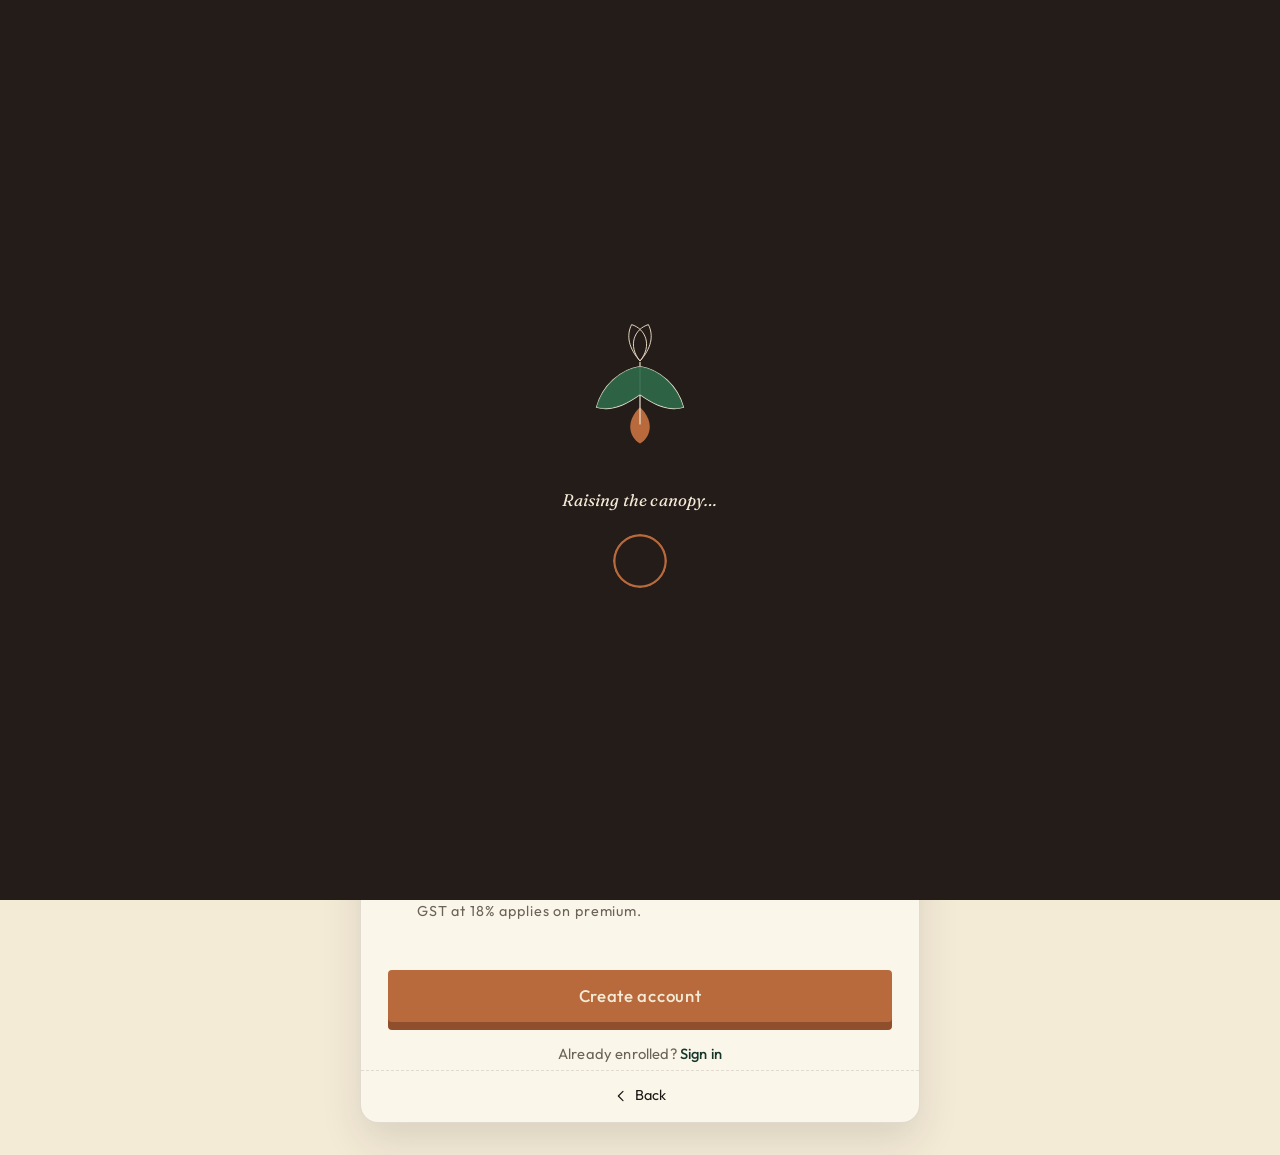
==== register.html @ 287c3127 "first commit" ====
<!DOCTYPE html>
<html lang="en-IN">
<head>
  <meta charset="utf-8">
  <meta name="viewport" content="width=device-width, initial-scale=1">
  <title>Create account | Stackly Canopy</title>
  <meta name="description" content="Open a Stackly Canopy policyholder account or a demo rain-desk seat. Named waiting periods apply. Quotes are not cashless guarantees.">
  <link rel="icon" href="images/favicon.webp" type="image/webp">
  <link rel="preconnect" href="https://fonts.googleapis.com">
  <link rel="preconnect" href="https://fonts.gstatic.com" crossorigin>
  <link href="https://fonts.googleapis.com/css2?family=Fraunces:ital,opsz,wght@0,9..144,400;0,9..144,560;0,9..144,600;1,9..144,450;1,9..144,560&family=Outfit:wght@400;500;600&display=swap" rel="stylesheet">
  <link rel="stylesheet" href="css/style.css?v=logo2">
  <link rel="stylesheet" href="css/pages.css?v=logo2">
  <link rel="stylesheet" href="css/responsive.css?v=auth1">
</head>
<body class="grain auth-body">
  <a class="skip-link" href="#register-form">Skip to registration</a>

  <div class="preloader" id="preloader" aria-hidden="true">
    <div class="preloader-inner">
      <svg viewBox="0 0 200 220" fill="none">
        <path class="seed" d="M100 188c8-4 14-14 14-24 0-16-14-28-14-28s-14 12-14 28c0 10 6 20 14 24z" fill="#B86A3D"/>
        <path class="vein" d="M100 160V72" stroke="#F4EBD7" stroke-width="1.6" stroke-linecap="round" pathLength="1"/>
        <path class="canopy-draw" d="M100 78c-28 4-54 28-62 58 18 6 40-2 62-18 22 16 44 24 62 18-8-30-34-54-62-58z" fill="none" stroke="#F4EBD7" stroke-width="1.8" pathLength="1"/>
        <path class="canopy-draw" d="M100 70c-18-22-8-46 12-52 8 16 4 34-12 52z" fill="none" stroke="#E8D9C0" stroke-width="1.4" pathLength="1"/>
        <path class="canopy-draw" d="M100 70c18-22 8-46-12-52-8 16-4 34 12 52z" fill="none" stroke="#E8D9C0" stroke-width="1.4" pathLength="1"/>
        <path class="canopy-fill" d="M100 78c-28 4-54 28-62 58 18 6 40-2 62-18 22 16 44 24 62 18-8-30-34-54-62-58z" fill="#2F6A4A" opacity="0"/>
      </svg>
      <p>Raising the canopy…</p>
      <div class="copper-ring" style="--p:0"></div>
    </div>
  </div>

  <main class="auth-shell">
    <div class="auth-card auth-card-wide">
      <a class="mark auth-card-mark" href="index.html" aria-label="Stackly Canopy home">
        <img class="mark-logo" src="images/stackly-canopy.webp" alt="" width="176" height="72">
      </a>
      <p class="kicker" data-enrol-kicker>Enrolment</p>
      <h1>Create an account</h1>
      <p class="auth-lead" data-enrol-lead>Tell us who stands under the canopy, or who sits the rain desk. This demo keeps the account in your browser.</p>
      <form id="register-form" novalidate>
        <fieldset class="field role-field">
          <legend>Account type</legend>
          <div class="role-row">
            <label>
              <input type="radio" name="role" value="policyholder" checked>
              <span>Policyholder</span>
            </label>
            <label>
              <input type="radio" name="role" value="underwriter">
              <span>Underwriter</span>
            </label>
          </div>
        </fieldset>
        <div class="field">
          <label for="fullname">Full name</label>
          <input id="fullname" name="fullname" required minlength="2" autocomplete="name" placeholder="Name as on PAN">
        </div>
        <div class="field-grid">
          <div class="field">
            <label for="city">City of residence</label>
            <input id="city" name="city" required autocomplete="address-level2" placeholder="As on address proof">
          </div>
          <div class="field">
            <label for="mobile">Mobile number</label>
            <input id="mobile" name="mobile" required pattern="[0-9 +\-]{10,15}" inputmode="tel" autocomplete="tel" placeholder="10-digit mobile">
          </div>
        </div>
        <div class="field">
          <label for="email">Email address</label>
          <input id="email" name="email" type="email" required autocomplete="email" placeholder="name@email.com" spellcheck="false">
        </div>
        <div class="field" data-holder-only>
          <label for="product">Cover of interest</label>
          <select id="product" name="product" required>
            <option value="" disabled selected>Select a cover line</option>
            <option>Canopy Kin</option>
            <option>Canopy Solo</option>
            <option>Canopy Crest</option>
            <option>Canopy Elder</option>
            <option>Canopy Bloom</option>
            <option>Canopy Pulse</option>
            <option>Canopy Forge</option>
            <option>Canopy Guild</option>
          </select>
        </div>
        <div class="field-grid">
          <div class="field">
            <label for="password">Password</label>
            <div class="pwd-wrap">
              <input id="password" name="password" type="password" required minlength="6" autocomplete="new-password" placeholder="At least 6 characters">
              <button class="pwd-toggle" type="button" aria-pressed="false">Show</button>
            </div>
          </div>
          <div class="field">
            <label for="confirm">Confirm password</label>
            <div class="pwd-wrap">
              <input id="confirm" name="confirm" type="password" required minlength="6" autocomplete="new-password" placeholder="Re-enter password">
              <button class="pwd-toggle" type="button" aria-pressed="false">Show</button>
            </div>
          </div>
        </div>
        <label class="check">
          <input type="checkbox" name="terms" required>
          <span data-terms-holder>I have read the specimen terms and the named waiting periods. GST at 18% applies on premium.</span>
          <span data-terms-desk hidden>I understand this is a demo rain-desk seat. Hours Mon–Sat 08:00–20:00 IST. No live TPA is appointed.</span>
        </label>
        <p class="field-error" data-form-err></p>
        <button class="btn btn-copper auth-submit" type="submit">Create account</button>
      </form>
      <p class="auth-switch">Already enrolled? <a href="login.html">Sign in</a></p>
      <a class="auth-back" href="index.html">
        <svg viewBox="0 0 24 24" aria-hidden="true"><path d="M15 5 8 12l7 7" fill="none" stroke="currentColor" stroke-width="1.8" stroke-linecap="round" stroke-linejoin="round"/></svg>
        Back
      </a>
    </div>
  </main>
  <script src="https://cdn.jsdelivr.net/npm/gsap@3.12.5/dist/gsap.min.js"></script>
  <script src="js/canopy-data.js"></script>
  <script src="js/gsap-init.js"></script>
  <script src="js/main.js?v=auth6"></script>
</body>
</html>
---- css/style.css ----
@property --p {
  syntax: "<number>";
  inherits: true;
  initial-value: 0;
}

:root {
  --parchment: #F4EBD7;
  --birch: #E8D9C0;
  --canopy: #16382B;
  --moss: #2F6A4A;
  --copper: #B86A3D;
  --copper-deep: #8F4E2C;
  --ink: #1A1714;
  --dusk: #241C18;
  --clay: #C45C4A;
  --fog: #6B6258;
  --line: rgba(26, 23, 20, 0.12);
  --line-strong: rgba(26, 23, 20, 0.22);
  --paper: #FBF6EA;
  --seal-radius: 4px;
  --sheet-radius: 18px;
  --ease: cubic-bezier(0.22, 1, 0.36, 1);
  --header-h: 84px;
  --shadow-sheet: 0 18px 40px rgba(36, 28, 24, 0.12);
  --font-display: "Fraunces", Georgia, "Times New Roman", serif;
  --font-body: "Outfit", system-ui, sans-serif;
  --max: 1240px;
}

*,
*::before,
*::after { box-sizing: border-box; }

html {
  scroll-behavior: auto;
  hanging-punctuation: first last;
  overflow-x: hidden;
}

body {
  margin: 0;
  color: var(--ink);
  background: var(--parchment);
  font-family: var(--font-body);
  font-size: 1.05rem;
  line-height: 1.65;
  letter-spacing: 0.01em;
  overflow-x: hidden;
}

body.grain {
  background-image:
    linear-gradient(180deg, rgba(244, 235, 215, 0.92), rgba(232, 217, 192, 0.55));
     background-attachment: fixed;
}

img { max-width: 100%; display: block; height: auto; }
button, input, select, textarea { font: inherit; color: inherit; }
a { color: inherit; text-decoration: none; }
ul { margin: 0; padding: 0; list-style: none; }

.skip-link {
  position: absolute;
  left: 1rem;
  top: -4rem;
  z-index: 10000;
  background: var(--copper);
  color: var(--parchment);
  padding: 0.6rem 1rem;
  border-radius: var(--seal-radius);
}
.skip-link:focus { top: 1rem; }

:focus-visible {
  outline: 2px solid var(--copper);
  outline-offset: 3px;
}

.num {
  font-family: var(--font-display);
  font-variant-numeric: tabular-nums;
  font-feature-settings: "tnum" 1, "ss01" 1;
}

.wrap {
  width: min(100% - 2.5rem, var(--max));
  margin-inline: auto;
}

.kicker {
  display: inline-flex;
  align-items: center;
  gap: 0.55rem;
  font-size: 0.72rem;
  letter-spacing: 0.22em;
  text-transform: uppercase;
  color: var(--copper);
  font-weight: 500;
}
.kicker::before {
  content: "";
  width: 1.6rem;
  height: 1px;
  background: var(--copper);
}

h1, h2, h3, .display {
  font-family: var(--font-display);
  font-weight: 560;
  letter-spacing: -0.02em;
  line-height: 1.12;
  margin: 0;
}

h1 { font-size: clamp(2.4rem, 5.6vw, 5.1rem); }
h2 { font-size: clamp(1.9rem, 3.4vw, 3.15rem); }
h3 { font-size: clamp(1.25rem, 1.8vw, 1.7rem); }

.lead {
  font-size: 1.12rem;
  color: var(--fog);
  max-width: 42rem;
}

.italic { font-style: italic; font-weight: 450; }

/* Buttons */
.btn {
  display: inline-flex;
  align-items: center;
  justify-content: center;
  gap: 0.55rem;
  min-height: 3rem;
  padding: 0.7rem 1.35rem;
  border-radius: var(--seal-radius);
  border: 1px solid transparent;
  cursor: pointer;
  font-weight: 500;
  letter-spacing: 0.04em;
  transition: transform 0.35s var(--ease), background 0.25s, color 0.25s, box-shadow 0.25s;
  position: relative;
}
.btn-copper {
  background: var(--copper);
  color: var(--parchment);
  box-shadow: 0 8px 0 var(--copper-deep);
}
.btn-copper:hover { background: var(--copper-deep); transform: translateY(-2px); }
.btn-canopy {
  background: transparent;
  color: var(--canopy);
  border-color: var(--canopy);
}
.btn-canopy:hover { background: var(--canopy); color: var(--parchment); }
.btn-ghost {
  background: transparent;
  color: var(--parchment);
  border-color: rgba(244, 235, 215, 0.35);
}
.btn-ghost:hover { background: rgba(244, 235, 215, 0.08); }
.btn[disabled] { opacity: 0.45; cursor: not-allowed; box-shadow: none; }

/* Header */
.site-header {
  position: fixed;
  inset: 0 0 auto 0;
  z-index: 80;
  height: var(--header-h);
  display: flex;
  align-items: center;
  transition: background 0.35s var(--ease), box-shadow 0.35s, backdrop-filter 0.35s;
}
.site-header.is-scrolled {
  background: rgba(244, 235, 215, 0.92);
  backdrop-filter: blur(12px);
  box-shadow: 0 1px 0 var(--line);
}
.site-header.is-scrolled .brand,
.site-header.is-scrolled .mark,
.site-header.is-scrolled .nav-link,
.site-header.is-scrolled .nav-toggle { color: var(--ink); }
.header-inner {
  width: min(100% - 2rem, 1360px);
  margin-inline: auto;
  display: flex;
  align-items: center;
  justify-content: space-between;
  gap: 1.5rem;
}
.brand,
.mark {
  display: flex;
  align-items: center;
  gap: 0.7rem;
  color: var(--parchment);
  min-width: 0;
}
.mark-logo {
  display: block;
  height: 3.85rem;
  width: auto;
  max-width: 18.5rem;
  object-fit: contain;
}
.site-header .mark-logo { height: 4rem; }
.footer-logo .mark-logo {
  height: 4.25rem;
  max-width: 20rem;
}
.mark-seal {
  width: 38px;
  height: 38px;
  border-radius: 50%;
  background: radial-gradient(circle at 32% 30%, #d88958, var(--copper) 58%, var(--copper-deep));
  color: var(--parchment);
  display: grid;
  place-items: center;
  font-family: var(--font-display);
  font-size: 1.05rem;
  flex: none;
  box-shadow: inset 0 0 0 2px rgba(251, 246, 234, 0.28);
}
.mark-words {
  display: flex;
  flex-direction: column;
  line-height: 1.05;
}
.mark-stack {
  font-family: var(--font-display);
  font-weight: 600;
  letter-spacing: 0.14em;
  text-transform: uppercase;
  font-size: 0.8rem;
}
.mark-canopy {
  font-family: var(--font-display);
  font-style: italic;
  letter-spacing: 0.22em;
  text-transform: uppercase;
  font-size: 0.72rem;
  opacity: 0.92;
}
.nav {
  display: flex;
  align-items: center;
  gap: 1.6rem;
}
.nav-link {
  color: var(--parchment);
  font-size: 0.92rem;
  letter-spacing: 0.06em;
  position: relative;
}
.nav-link::after {
  content: "";
  position: absolute;
  left: 0; bottom: -0.35rem;
  width: 0; height: 1px;
  background: var(--copper);
  transition: width 0.3s var(--ease);
}
.nav-link:hover::after,
.nav-link[aria-current="page"]::after { width: 100%; }
.header-actions { display: flex; align-items: center; gap: 0.7rem; }
.nav-toggle {
  display: none;
  width: 44px; height: 44px;
  border: 0; background: transparent;
  color: var(--parchment);
  cursor: pointer;
}
.nav-toggle span {
  display: block; width: 22px; height: 1.5px; background: currentColor; margin: 6px auto;
  transition: transform 0.3s var(--ease), opacity 0.3s;
}

.mobile-panel {
  position: fixed;
  inset: 0;
  background: var(--parchment);
  z-index: 90;
  transform: translateY(-101%);
  transition: transform 0.5s var(--ease);
  display: flex;
  flex-direction: column;
  padding: 1.4rem;
}
.mobile-panel.is-open { transform: none; }
.mobile-panel a {
  font-family: var(--font-display);
  font-size: clamp(1.8rem, 6vw, 2.6rem);
  padding: 0.35rem 0;
  border-bottom: 1px solid var(--line);
}

/* Preloader */
.preloader {
  position: fixed;
  inset: 0;
  z-index: 200;
  background: var(--dusk);
  color: var(--parchment);
  display: grid;
  place-items: center;
  clip-path: inset(0 0 0 0);
}
.preloader.is-done {
  clip-path: inset(0 0 100% 0);
  pointer-events: none;
  transition: clip-path 0.7s var(--ease);
}
.preloader-inner { text-align: center; width: min(280px, 80vw); }
.preloader svg { width: 140px; height: 154px; margin-inline: auto; }
.preloader p {
  font-family: var(--font-display);
  font-style: italic;
  margin: 0.8rem 0 1.2rem;
}
.copper-ring {
  width: 54px; height: 54px; margin-inline: auto;
  border-radius: 50%;
  border: 2px solid rgba(184, 106, 61, 0.25);
  background:
    conic-gradient(var(--copper) calc(var(--p, 0) * 1%), transparent 0)
    border-box;
  mask: radial-gradient(farthest-side, transparent calc(100% - 3px), #000 calc(100% - 2px));
}

/* Footer — five-column desk */
.site-footer {
  background: var(--dusk);
  color: var(--parchment);
  padding: 4.4rem 0 0;
  border-top: 3px solid var(--copper);
}
.footer-grid {
  display: grid;
  grid-template-columns: minmax(220px, 1.4fr) repeat(3, minmax(120px, 0.85fr)) minmax(200px, 1.15fr);
  gap: 2.4rem 2rem;
  align-items: start;
  padding-bottom: 3.1rem;
}
.footer-brand,
.footer-col { min-width: 0; }
.footer-logo {
  display: flex;
  align-items: center;
  gap: 0.7rem;
  color: var(--parchment);
  margin-bottom: 1.05rem;
}
.footer-tag {
  margin: 0;
  max-width: 17.5rem;
  font-size: 0.95rem;
  line-height: 1.6;
  color: rgba(244, 235, 215, 0.72);
}
.footer-reg {
  margin: 0.7rem 0 0;
  max-width: 17.5rem;
  font-size: 0.74rem;
  letter-spacing: 0.1em;
  text-transform: uppercase;
  color: rgba(244, 235, 215, 0.46);
}
.site-footer h3 {
  font-family: var(--font-display);
  font-size: 1.2rem;
  font-weight: 560;
  letter-spacing: -0.02em;
  text-transform: none;
  color: var(--parchment);
  margin: 0.15rem 0 1.15rem;
  padding: 0;
  border: 0;
  line-height: 1.2;
}
.site-footer h3::after {
  content: "";
  display: block;
  width: 1.55rem;
  height: 2px;
  margin-top: 0.55rem;
  background: var(--copper);
}
.site-footer a { color: rgba(244, 235, 215, 0.88); }
.footer-col a {
  display: inline-block;
  transition: color 0.22s var(--ease), transform 0.22s var(--ease);
}
.footer-col a:hover {
  color: var(--parchment);
  transform: translateX(2px);
}
.site-footer p { color: rgba(244, 235, 215, 0.72); margin: 0; }
.footer-col ul {
  display: grid;
  gap: 0.62rem;
}
.footer-col li a { font-size: 0.95rem; }
.footer-support {
  display: grid;
  gap: 1rem;
  padding: 0;
  list-style: none;
}
.footer-support li {
  display: grid;
  grid-template-columns: 18px 1fr;
  gap: 0.7rem;
  align-items: start;
  color: rgba(244, 235, 215, 0.88);
  font-size: 0.92rem;
  line-height: 1.45;
}
.footer-support svg {
  width: 16px;
  height: 16px;
  margin-top: 0.15rem;
  stroke: currentColor;
  fill: none;
  stroke-width: 1.6;
  stroke-linecap: round;
  stroke-linejoin: round;
}
.footer-legal {
  margin-top: 0;
  padding: 1.2rem 0 1.3rem;
  border-top: 1px solid rgba(244, 235, 215, 0.12);
  display: flex;
  justify-content: space-between;
  align-items: center;
  gap: 1rem;
  flex-wrap: wrap;
  font-size: 0.82rem;
  color: rgba(244, 235, 215, 0.5);
  line-height: 1.5;
}
.footer-legal-links {
  display: flex;
  gap: 1.35rem;
}
.footer-legal-links a { color: rgba(244, 235, 215, 0.55); }
.footer-legal-links a:hover { color: var(--parchment); }
.socials {
  display: flex;
  gap: 0.55rem;
  margin-top: 1.35rem;
}
.socials a {
  width: 36px;
  height: 36px;
  border: 1px solid rgba(244, 235, 215, 0.28);
  border-radius: 50%;
  display: grid;
  place-items: center;
  color: var(--parchment);
  transition: background 0.25s, border-color 0.25s;
}
.socials a:hover {
  background: var(--copper);
  border-color: var(--copper);
}
.socials svg { width: 14px; height: 14px; fill: currentColor; }

/* Paper / certificate */
.paper-sheet {
  background: var(--paper);
  border-radius: var(--sheet-radius);
  box-shadow: var(--shadow-sheet);
  position: relative;
  overflow: hidden;
}
.paper-sheet::before {
  content: "";
  position: absolute;
  inset: 10px;
  border: 1px solid var(--line);
  border-radius: 12px;
  pointer-events: none;
}
.certificate {
  background:
    linear-gradient(135deg, transparent 0 72%, rgba(184, 106, 61, 0.07) 72%),
    var(--paper);
  border-radius: var(--sheet-radius);
  padding: 0;
  position: relative;
  box-shadow: var(--shadow-sheet);
  transform: rotate(var(--tilt, 0deg));
  border: 1px solid rgba(26, 23, 20, 0.08);
  display: flex;
  flex-direction: column;
  min-height: 100%;
  overflow: hidden;
  color: var(--ink);
}
.certificate .btn { margin-top: auto; align-self: flex-start; }
.cert-body { padding: 1.4rem 1.35rem 1.05rem; flex: 0 0 auto; }
.cert-shot {
  position: relative;
  flex: 1 1 auto;
  min-height: 200px;
}
.cert-shot img {
  position: absolute;
  inset: 0;
  width: 100%;
  height: 100%;
  object-fit: cover;
  display: block;
}
.certificate .btn { margin-top: auto; align-self: flex-start; }
.certificate::after {
  content: "";
  position: absolute;
  top: 0; right: 1.6rem;
  width: 18px; height: 28px;
  background: linear-gradient(#c45c4a, #8f4e2c);
  clip-path: polygon(0 0, 100% 0, 100% 100%, 50% 70%, 0 100%);
}
.wax-seal {
  width: 46px; height: 46px;
  border-radius: 50%;
  background: radial-gradient(circle at 30% 30%, #d88958, var(--copper) 55%, var(--copper-deep));
  color: var(--parchment);
  display: grid; place-items: center;
  font-family: var(--font-display);
  font-size: 0.95rem;
  box-shadow: inset 0 0 0 3px rgba(251, 246, 234, 0.25), 0 6px 10px rgba(36, 28, 24, 0.18);
}
.certificate h3 { margin: 0.7rem 0 0.35rem; color: var(--dusk); }
.certificate .num { color: var(--dusk); }
.certificate .meta { color: var(--fog); font-size: 0.9rem; margin: 0 0 0.55rem; }
.certificate .from { margin: 0.85rem 0 1rem; color: var(--copper); font-family: var(--font-display); }
.fact-chip {
  display: inline-block;
  margin: 0.25rem 0.25rem 0 0;
  padding: 0.2rem 0.5rem;
  border: 1px solid var(--line);
  border-radius: var(--seal-radius);
  font-size: 0.78rem;
  color: var(--canopy);
}

/* Sections */
.band { padding: 5.5rem 0; position: relative; }
.band-parchment { background: var(--parchment); }
.band-birch { background: var(--birch); }
.band-dusk {
  background: var(--dusk);
  color: var(--parchment);
}
.band-dusk .lead,
.band-dusk .kicker { color: rgba(244, 235, 215, 0.7); }
.band-dusk .kicker { color: #e2a078; }
.band-moss { background: var(--canopy); color: var(--parchment); }
.section-head { margin-bottom: 2.4rem; max-width: 46rem; }

/* Rain marquee */
.rain-marquee {
  overflow: hidden;
  border-block: 1px solid var(--line);
  background: var(--dusk);
  color: var(--parchment);
  padding: 0.95rem 0;
}
.rain-track {
  display: flex;
  width: max-content;
  gap: 0;
  animation: rain-scroll 42s linear infinite;
}
.rain-marquee:hover .rain-track { animation-play-state: paused; }
.rain-tick {
  display: flex;
  align-items: center;
  gap: 0.85rem;
  padding: 0 1.8rem;
  white-space: nowrap;
  font-size: 0.92rem;
  letter-spacing: 0.04em;
}
.rain-tick .dot {
  width: 7px; height: 7px; border-radius: 50%;
  background: var(--moss);
  box-shadow: 0 0 0 4px rgba(47, 106, 74, 0.25);
}
@keyframes rain-scroll {
  from { transform: translateX(0); }
  to { transform: translateX(-50%); }
}

/* Cover carousel */
.cover-carousel { position: relative; }
.cover-track,
.stories-track {
  display: flex;
  gap: 1.1rem;
  overflow-x: auto;
  scroll-snap-type: x mandatory;
  scrollbar-width: none;
}
.cover-track::-webkit-scrollbar,
.stories-track::-webkit-scrollbar { display: none; }
.cover-tile, .story-card { scroll-snap-align: start; }
.cover-tile {
  min-width: min(280px, 78vw);
  background: var(--paper);
  border-radius: var(--sheet-radius);
  padding: 1.4rem;
  border: 1px solid var(--line);
  color: var(--ink);
}
.cover-lines-section .section-head { max-width: 44rem; }
.cover-lines-section .cover-carousel { position: relative; }
.cover-lines-section .cover-track {
  gap: 0;
  border-radius: var(--sheet-radius);
  overflow-x: auto;
}
.cover-lines-section .cover-tile {
  position: relative;
  flex: 0 0 100%;
  min-width: 100%;
  height: min(62vh, 560px);
  padding: 0;
  overflow: hidden;
  border: 0;
  color: var(--parchment);
  background: #1a1411;
  scroll-snap-align: start;
  scroll-snap-stop: always;
}
.cover-lines-section .cover-tile img {
  position: absolute;
  inset: 0;
  width: 100%;
  height: 100%;
  object-fit: cover;
  object-position: center 30%;
}
.cover-lines-section .cover-tile .pad {
  position: absolute;
  inset: auto 0 0;
  z-index: 1;
  max-width: min(40rem, 92%);
  padding: 6rem 1.6rem 5.2rem;
  background: linear-gradient(180deg, transparent 0%, rgba(36, 28, 24, 0.2) 30%, rgba(36, 28, 24, 0.92) 100%);
}
.cover-lines-section .cover-tile .wax-seal { margin-bottom: 0.7rem; }
.cover-lines-section .cover-tile .lane {
  color: #e2a078;
  margin: 0 0 0.35rem;
}
.cover-lines-section .cover-tile h3 {
  margin: 0 0 0.45rem;
  font-size: clamp(1.7rem, 3.2vw, 2.6rem);
}
.cover-lines-section .cover-tile p { margin: 0 0 0.45rem; color: rgba(244, 235, 215, 0.86); }
.cover-lines-section .cover-meta { font-size: 0.9rem; }
.cover-lines-section .cover-tile .from {
  margin: 0.7rem 0 0;
  color: #e2a078;
  font-size: 1.15rem;
}
.cover-lines-section .carousel-nav {
  position: absolute;
  z-index: 2;
  left: 1.2rem;
  right: 1.2rem;
  bottom: 1.15rem;
  margin: 0;
}
.cover-lines-section .icon-btn {
  border-color: rgba(244, 235, 215, 0.4);
  color: var(--parchment);
  background: rgba(36, 28, 24, 0.4);
}
.cover-lines-section .icon-btn:hover {
  background: var(--copper);
  border-color: var(--copper);
}
.cover-lines-section .dots button { background: rgba(244, 235, 215, 0.32); }
.cover-lines-section .dots button[aria-current="true"] {
  width: 28px;
  background: var(--copper);
}
.carousel-nav {
  display: flex; gap: 0.5rem; margin-top: 1.2rem; align-items: center;
}
.icon-btn {
  width: 42px; height: 42px;
  border-radius: var(--seal-radius);
  border: 1px solid var(--canopy);
  background: transparent;
  cursor: pointer;
  color: var(--canopy);
}
.dots { display: flex; gap: 0.4rem; margin-left: auto; }
.dots button {
  width: 8px; height: 8px; border-radius: 50%;
  border: 0; background: var(--line-strong); padding: 0; cursor: pointer;
}
.dots button[aria-current="true"] { background: var(--copper); width: 18px; border-radius: 8px; }

/* FAQ */
.faq-item {
  border-bottom: 1px solid var(--line);
}
.faq-item button {
  width: 100%;
  text-align: left;
  background: none;
  border: 0;
  padding: 1.15rem 0;
  display: flex;
  justify-content: space-between;
  gap: 1rem;
  cursor: pointer;
  font-family: var(--font-display);
  font-size: 1.15rem;
}
.faq-item .body {
  display: grid;
  grid-template-rows: 0fr;
  transition: grid-template-rows 0.4s var(--ease);
}
.faq-item.is-open .body { grid-template-rows: 1fr; }
.faq-item .body > p { overflow: hidden; margin: 0 0 1.15rem; color: var(--fog); padding-left: 0; }
.faq-plus {
  width: 28px; height: 28px;
  border: 1px solid var(--copper);
  border-radius: 50%;
  display: grid; place-items: center;
  flex: none;
  font-family: var(--font-body);
  font-size: 1rem;
  line-height: 1;
  color: var(--copper);
}
.faq-head {
  max-width: 40rem;
  margin-bottom: 2.2rem;
}
.faq-head h2 { margin-bottom: 0.7rem; }
.faq-list {
  display: grid;
  gap: 0.7rem;
}
.faq-band .faq-item {
  background: var(--paper);
  border: 1px solid var(--line);
  border-radius: 14px;
  padding: 0 1.2rem;
}
.faq-band .faq-item button {
  padding: 1.05rem 0;
  align-items: center;
  font-size: 1.08rem;
  gap: 0.9rem;
}
.faq-no {
  font-family: var(--font-body);
  font-size: 0.72rem;
  letter-spacing: 0.16em;
  color: var(--copper);
  min-width: 1.7rem;
  flex: none;
}
.faq-q { flex: 1; text-align: left; }
.faq-band .faq-item.is-open {
  border-color: rgba(184, 106, 61, 0.35);
  box-shadow: 0 10px 28px rgba(36, 28, 24, 0.06);
}
.faq-band .faq-item .body > p { padding-right: 2.4rem; }

.news-band {
  background: var(--dusk);
  color: var(--parchment);
  padding: 5rem 0;
}
.news-band .kicker { color: #e2a078; }
.news-band .lead { color: rgba(244, 235, 215, 0.72); max-width: 34rem; }
.news-grid {
  display: grid;
  grid-template-columns: minmax(0, 1.15fr) minmax(0, 0.85fr);
  gap: 3rem;
  align-items: center;
}
.news-aside {
  margin: 1.2rem 0 0;
  font-size: 0.92rem;
  color: rgba(244, 235, 215, 0.62);
}
.news-aside a { color: var(--parchment); text-decoration: underline; text-underline-offset: 3px; }
.news-form {
  display: grid;
  gap: 0.75rem;
  background: rgba(244, 235, 215, 0.06);
  border: 1px solid rgba(244, 235, 215, 0.14);
  border-radius: var(--sheet-radius);
  padding: 1.5rem 1.4rem;
}
.news-form input[type="email"] {
  width: 100%;
  background: rgba(251, 246, 234, 0.96);
  color: var(--ink);
  border: 1px solid transparent;
  border-radius: 8px;
  padding: 0.9rem 1rem;
}
.news-form input[type="email"]:focus {
  outline: none;
  box-shadow: 0 0 0 3px rgba(184, 106, 61, 0.28);
}
.news-form .btn { width: 100%; justify-content: center; }
.news-fine {
  margin: 0;
  font-size: 0.78rem;
  color: rgba(244, 235, 215, 0.5);
  line-height: 1.45;
}
.news-form .form-success { margin: 0; }

/* Forms */
label { display: block; font-size: 0.85rem; letter-spacing: 0.06em; margin-bottom: 0.35rem; color: var(--fog); }
.field { margin-bottom: 1rem; }
.field input,
.field select,
.field textarea {
  width: 100%;
  background: var(--paper);
  border: 1px solid var(--line-strong);
  border-radius: var(--seal-radius);
  padding: 0.78rem 0.9rem;
}
.field textarea { min-height: 8rem; resize: vertical; }
.field-error { color: var(--clay); font-size: 0.82rem; min-height: 1.1em; }
.form-success {
  background: var(--canopy);
  color: var(--parchment);
  padding: 0.9rem 1rem;
  border-radius: var(--seal-radius);
  display: none;
}
.form-success.is-show { display: block; }
.pwd-wrap { position: relative; }
.pwd-wrap input { padding-right: 3rem; }
.pwd-toggle {
  position: absolute; right: 0.4rem; top: 50%; transform: translateY(-50%);
  border: 0; background: none; cursor: pointer; color: var(--fog); font-size: 0.78rem;
}
.role-row { display: flex; gap: 0.8rem; }
.role-row label {
  flex: 1;
  border: 1px solid var(--line-strong);
  padding: 0.8rem;
  border-radius: var(--seal-radius);
  cursor: pointer;
  color: var(--ink);
}
.role-row input { margin-right: 0.4rem; }
.check { display: flex; gap: 0.55rem; align-items: flex-start; font-size: 0.9rem; }

/* Toast */
.toast {
  position: fixed;
  right: 1.2rem; bottom: 1.2rem;
  background: var(--canopy);
  color: var(--parchment);
  padding: 0.85rem 1.1rem;
  border-radius: var(--seal-radius);
  z-index: 300;
  transform: translateY(120%);
  transition: transform 0.35s var(--ease);
}
.toast.is-in { transform: none; }

/* Leaf cue */
.leaf-cue {
  position: absolute;
  left: 50%;
  bottom: 1.6rem;
  transform: translateX(-50%);
  width: 28px; height: 42px;
  color: var(--parchment);
  animation: leaf-fall 2.4s var(--ease) infinite;
}
@keyframes leaf-fall {
  0% { transform: translate(-50%, 0) rotate(-12deg); opacity: 0.3; }
  50% { opacity: 1; }
  100% { transform: translate(-40%, 12px) rotate(10deg); opacity: 0.3; }
}

/* CTA band */
.cta-band {
  display: flex;
  flex-direction: column;
  justify-content: space-between;
  gap: 1.2rem;
  background: var(--paper);
  border-radius: var(--sheet-radius);
  padding: 2rem;
  border: 1px solid var(--line);
  min-height: 100%;
}

hr.hair { border: 0; border-top: 1px solid var(--line); margin: 0; }
.sr { position: absolute; width: 1px; height: 1px; overflow: hidden; clip: rect(0, 0, 0, 0); }
.site-header.is-scrolled .btn-ghost { color: var(--canopy); border-color: var(--canopy); }
#letter-form { display: grid; }
#letter-form.parlour-sheet { display: grid; }

@media (prefers-reduced-motion: reduce) {
  *, *::before, *::after {
    animation: none !important;
    transition: none !important;
    scroll-behavior: auto !important;
  }
  .rain-track { animation: none; }
}
---- css/pages.css ----
/* Hero */
.hero {
  min-height: 100vh;
  position: relative;
  display: grid;
  align-items: end;
  color: var(--parchment);
  overflow: hidden;
  padding: calc(var(--header-h) + 2rem) 0 5rem;
}
.hero-layers { position: absolute; inset: 0; }
.hero-layer {
  position: absolute; inset: 0;
  background-size: cover;
  background-position: center 30%;
  transform: scale(1.12);
}
.hero-layer.photo { background-image: url("../images/hero-verandah.webp"); }
.hero-layer.foliage {
  background-image: url("../images/foliage-canopy.webp");
  mix-blend-mode: multiply;
  opacity: 0.35;
}
.hero-layer.veil {
  background:
    linear-gradient(180deg, rgba(36, 28, 24, 0.25) 0%, rgba(22, 56, 43, 0.35) 40%, rgba(36, 28, 24, 0.78) 100%);
}
.hero-copy { position: relative; z-index: 2; max-width: 46rem; }
.hero-copy .lead { color: rgba(244, 235, 215, 0.86); }
.hero-actions { display: flex; flex-wrap: wrap; gap: 0.8rem; margin-top: 1.6rem; }
.ecard-float {
  position: absolute;
  right: clamp(1.2rem, 5vw, 5.5rem);
  bottom: 9vh;
  width: min(22.5rem, 40vw);
  z-index: 3;
  background:
    radial-gradient(circle at 88% 12%, rgba(184, 106, 61, 0.22), transparent 34%),
    var(--paper);
  color: var(--ink);
  border-radius: var(--sheet-radius);
  padding: 1.35rem 1.4rem 1.15rem;
  box-shadow: 0 28px 56px rgba(0, 0, 0, 0.32), 0 0 0 1px rgba(26, 23, 20, 0.08);
  transform: rotate(-3deg);
  overflow: hidden;
}
.ecard-float::before {
  content: "";
  position: absolute;
  inset: 10px;
  border: 1px solid var(--line);
  border-radius: 12px;
  pointer-events: none;
}
.ecard-float::after {
  content: "";
  position: absolute;
  top: 0;
  right: 1.55rem;
  width: 16px;
  height: 26px;
  background: linear-gradient(#c45c4a, #8f4e2c);
  clip-path: polygon(0 0, 100% 0, 100% 100%, 50% 70%, 0 100%);
}
.ecard-top {
  display: flex;
  justify-content: space-between;
  align-items: flex-start;
  gap: 0.8rem;
  margin: 0 0 1.05rem;
  padding-right: 0.4rem;
}
.ecard-brand {
  display: flex;
  flex-direction: column;
  line-height: 1.08;
  color: var(--fog);
}
.ecard-stack {
  font-size: 0.68rem;
  letter-spacing: 0.2em;
  text-transform: uppercase;
}
.ecard-canopy {
  font-family: var(--font-display);
  font-style: italic;
  font-size: 0.78rem;
  letter-spacing: 0.18em;
  text-transform: uppercase;
  color: var(--dusk);
}
.ecard-float .wax-seal {
  width: 42px;
  height: 42px;
  flex: none;
  font-size: 0.9rem;
}
.ecard-float .kicker { margin: 0 0 0.4rem; }
.ecard-name {
  font-family: var(--font-display);
  font-size: clamp(1.55rem, 2.4vw, 1.95rem);
  font-weight: 560;
  letter-spacing: -0.02em;
  line-height: 1.1;
  margin: 0 0 0.2rem;
  white-space: nowrap;
  color: var(--dusk);
}
.ecard-float .num {
  margin: 0 0 0.9rem;
  font-size: 1rem;
  color: var(--dusk);
}
.ecard-chips {
  display: flex;
  flex-wrap: wrap;
  gap: 0.35rem;
  margin: 0 0 0.95rem;
  padding: 0;
  list-style: none;
}
.ecard-chips li {
  font-size: 0.72rem;
  letter-spacing: 0.04em;
  padding: 0.28rem 0.52rem;
  border: 1px solid var(--line-strong);
  border-radius: var(--seal-radius);
  background: rgba(244, 235, 215, 0.7);
}
.ecard-foot {
  display: flex;
  justify-content: space-between;
  align-items: flex-end;
  gap: 0.75rem;
  padding-top: 0.8rem;
  border-top: 1px dashed var(--line);
}
.ecard-foot .meta {
  margin: 0;
  font-size: 0.78rem;
  line-height: 1.4;
  color: var(--fog);
  max-width: 12.5rem;
}
.ecard-qr {
  width: 48px;
  height: 48px;
  flex: none;
  opacity: 0.72;
  background:
    repeating-linear-gradient(90deg, var(--ink) 0 3px, transparent 3px 6px),
    repeating-linear-gradient(0deg, var(--ink) 0 3px, transparent 3px 6px);
}

/* Certificate shelf */
.cert-shelf {
  display: grid;
  grid-template-columns: repeat(3, 1fr);
  gap: 1.4rem;
}
.cert-shelf .certificate {
  padding: 2rem 1.75rem 1.85rem;
  min-height: 0;
  overflow: visible;
  align-items: flex-start;
}
.cert-shelf .certificate h3 { margin: 0.9rem 0 0.4rem; }
.cert-shelf .certificate > .num { margin: 0 0 1.15rem; }
.cert-shelf .certificate .meta { margin: 0 0 1.25rem; line-height: 1.55; }
.cert-shelf .fact-chip {
  display: block;
  width: fit-content;
  margin: 0;
  padding: 0.32rem 0.75rem;
}
.cert-shelf .fact-chip + .fact-chip { margin-top: 0.5rem; }
.cert-shelf .certificate .from { margin: 1.2rem 0 1rem; }
.cert-shelf .certificate .btn { margin-top: 0; }

/* How cover is raised — one circular through-line */
.raise-section .section-head {
  max-width: 46rem;
  margin-inline: auto;
  margin-bottom: 3.25rem;
  text-align: center;
}
.raise-orbit {
  --r: 220px;
  --dot: 56px;
  position: relative;
  width: min(100%, 1080px);
  height: calc(var(--r) * 2 + 400px);
  margin: 0.5rem auto 0;
  overflow: visible;
}
.raise-circle {
  position: absolute;
  top: 50%;
  left: 50%;
  width: calc(var(--r) * 2);
  height: calc(var(--r) * 2);
  transform: translate(-50%, -50%);
  pointer-events: none;
  overflow: visible;
}
.raise-hub {
  position: absolute;
  top: 50%;
  left: 50%;
  z-index: 2;
  width: 168px;
  height: 168px;
  margin: 0;
  display: flex;
  flex-direction: column;
  align-items: center;
  justify-content: center;
  text-align: center;
  border-radius: 50%;
  background: var(--dusk);
  color: var(--parchment);
  box-shadow: inset 0 0 0 5px var(--copper), 0 18px 40px rgba(36, 28, 24, 0.18);
  transform: translate(-50%, -50%);
}
.raise-hub-seal {
  width: 36px;
  height: 36px;
  border-radius: 50%;
  display: grid;
  place-items: center;
  background: var(--copper);
  color: var(--parchment);
  font-family: var(--font-display);
  font-size: 1.05rem;
  margin-bottom: 0.3rem;
}
.raise-hub strong {
  font-family: var(--font-display);
  font-size: 1.45rem;
  font-weight: 600;
  line-height: 1;
}
.raise-hub span:last-child {
  margin-top: 0.35rem;
  max-width: 9.5rem;
  font-size: 0.68rem;
  letter-spacing: 0.08em;
  text-transform: uppercase;
  color: rgba(244, 235, 215, 0.7);
}
.raise-ring {
  list-style: none;
  margin: 0;
  padding: 0;
  position: absolute;
  inset: 0;
}
.raise-node {
  position: absolute;
  z-index: 3;
  width: var(--dot);
  height: var(--dot);
}
.raise-node.is-n {
  top: calc(50% - var(--r) - var(--dot) / 2);
  left: calc(50% - var(--dot) / 2);
}
.raise-node.is-e {
  top: calc(50% - var(--dot) / 2);
  left: calc(50% + var(--r) - var(--dot) / 2);
}
.raise-node.is-s {
  top: calc(50% + var(--r) - var(--dot) / 2);
  left: calc(50% - var(--dot) / 2);
}
.raise-node.is-w {
  top: calc(50% - var(--dot) / 2);
  left: calc(50% - var(--r) - var(--dot) / 2);
}
.raise-dot {
  display: grid;
  place-items: center;
  width: var(--dot);
  height: var(--dot);
  border-radius: 50%;
  background: var(--paper);
  border: 2px solid var(--copper);
  color: var(--copper);
  font-family: var(--font-display);
  font-size: 1.05rem;
  box-shadow: 0 8px 20px rgba(36, 28, 24, 0.1);
}
.raise-dot.is-grove {
  background: var(--dusk);
  color: var(--parchment);
  border-color: var(--copper);
}
.raise-body {
  position: absolute;
  width: 220px;
}
.raise-body h3 {
  margin: 0.35rem 0 0.55rem;
  font-size: 1.12rem;
}
.raise-body p { margin: 0; color: var(--fog); font-size: 0.88rem; line-height: 1.55; }
.raise-time {
  margin: 0 0 0.35rem;
  font-size: 0.66rem;
  letter-spacing: 0.16em;
  text-transform: uppercase;
  color: var(--moss);
  font-weight: 500;
}
.raise-node.is-n .raise-body {
  bottom: calc(100% + 1.5rem);
  left: 50%;
  transform: translateX(-50%);
  text-align: center;
}
.raise-node.is-s .raise-body {
  top: calc(100% + 1.5rem);
  left: 50%;
  transform: translateX(-50%);
  text-align: center;
}
.raise-node.is-e .raise-body {
  left: calc(100% + 1.35rem);
  top: 50%;
  transform: translateY(-50%);
  text-align: left;
}
.raise-node.is-w .raise-body {
  right: calc(100% + 1.35rem);
  top: 50%;
  transform: translateY(-50%);
  text-align: right;
}
.raise-cta {
  display: flex;
  flex-wrap: wrap;
  gap: 1.15rem 1.35rem;
  margin-top: 3rem;
  justify-content: center;
}

/* Claim path pin — must fit in the viewport; overflow on ancestors breaks GSAP pin */
.pin-spacer { max-width: 100% !important; }
.band.claim-pin {
  padding: 0;
  height: 100svh;
  height: 100dvh;
  overflow: hidden;
}
.claim-pin-inner {
  height: 100%;
  min-height: 0;
  display: flex;
  flex-direction: column;
  justify-content: flex-start;
  gap: 0.9rem;
  padding: calc(var(--header-h) + 1rem) 0 1.25rem;
  box-sizing: border-box;
}
.claim-pin .section-head { margin-bottom: 0; }
.claim-pin .section-head .lead { margin-bottom: 0; }
.claim-meta {
  display: grid;
  grid-template-columns: repeat(3, 1fr);
  gap: 0.8rem;
  margin: 0 auto;
  width: min(100% - 2.5rem, var(--max));
  flex: none;
}
.claim-meta > div {
  border: 1px solid rgba(244, 235, 215, 0.16);
  border-radius: var(--sheet-radius);
  padding: 0.85rem 1rem;
}
.claim-meta b {
  display: block;
  font-family: var(--font-display);
  font-size: 1.45rem;
  color: #e2a078;
  line-height: 1.1;
}
.claim-meta span {
  display: block;
  margin-top: 0.25rem;
  color: rgba(244, 235, 215, 0.65);
  font-size: 0.82rem;
}
.claim-rail {
  flex: 1;
  min-height: 0;
  overflow: hidden;
}
.claim-scroller {
  display: flex;
  gap: 1.15rem;
  width: max-content;
  height: 100%;
  padding-left: max(1.25rem, calc((100vw - var(--max)) / 2));
  padding-right: 18vw;
}
.claim-station {
  width: min(78vw, 440px);
  height: 100%;
  min-height: 0;
  background: rgba(251, 246, 234, 0.07);
  border: 1px solid rgba(244, 235, 215, 0.16);
  border-radius: var(--sheet-radius);
  padding: 1.35rem 1.35rem 1.25rem;
  display: flex;
  flex-direction: column;
  overflow: auto;
}
.claim-n {
  margin: 0 0 0.35rem;
  font-family: var(--font-display);
  font-size: 0.85rem;
  letter-spacing: 0.16em;
  color: var(--copper);
}
.claim-station time {
  color: #e2a078;
  font-size: 0.78rem;
  letter-spacing: 0.16em;
  text-transform: uppercase;
}
.claim-station h3 { margin: 0.35rem 0 0.55rem; }
.claim-station p { margin: 0 0 0.85rem; color: rgba(244, 235, 215, 0.82); }
.claim-file {
  margin-top: auto;
  padding-top: 0.85rem;
  border-top: 1px dashed rgba(244, 235, 215, 0.16);
  font-size: 0.82rem;
  color: rgba(244, 235, 215, 0.62);
}
@media (max-height: 720px) {
  .claim-pin .section-head .lead { display: none; }
  .claim-meta > div { padding: 0.55rem 0.75rem; }
}

/* Member letters */
.proof-section .proof-head { max-width: 40rem; margin-bottom: 1.8rem; }
.proof-head .lead { margin-bottom: 0; }
.proof-track {
  display: grid;
  grid-template-columns: repeat(3, 1fr);
  gap: 1.15rem;
}
.proof-card {
  background: var(--paper);
  border: 1px solid var(--line);
  border-radius: var(--sheet-radius);
  box-shadow: var(--shadow-sheet);
  padding: 1.4rem 1.35rem 1.3rem;
  display: flex;
  flex-direction: column;
  min-height: 100%;
}
.proof-stars {
  display: flex;
  gap: 0.28rem;
  margin: 0 0 0.9rem;
}
.proof-stars span {
  width: 12px;
  height: 12px;
  background: var(--copper);
  clip-path: polygon(50% 0%, 61% 35%, 98% 35%, 68% 57%, 79% 91%, 50% 70%, 21% 91%, 32% 57%, 2% 35%, 39% 35%);
}
.proof-card blockquote { margin: 0 0 1.2rem; flex: 1; }
.proof-card blockquote p {
  margin: 0;
  color: var(--ink);
  font-size: 1.02rem;
  line-height: 1.55;
}
.proof-who {
  display: grid;
  grid-template-columns: 48px 1fr auto;
  gap: 0.75rem;
  align-items: center;
  padding-top: 1rem;
  border-top: 1px solid var(--line);
}
.proof-who img {
  width: 48px;
  height: 48px;
  border-radius: 50%;
  object-fit: cover;
}
.proof-who strong { display: block; font-size: 0.95rem; }
.proof-who span { display: block; color: var(--fog); font-size: 0.82rem; }
.proof-who b {
  font-size: 0.75rem;
  letter-spacing: 0.06em;
  font-weight: 500;
  color: var(--fog);
  text-align: right;
}

/* Root map */
.roots-section .section-head { max-width: 44rem; }
.root-stats {
  display: grid;
  grid-template-columns: repeat(3, 1fr);
  gap: 1rem;
  margin: 0 0 2rem;
}
.root-stats > div {
  background: var(--paper);
  border: 1px solid var(--line);
  border-radius: var(--sheet-radius);
  padding: 1.15rem 1.25rem 1.2rem;
  box-shadow: var(--shadow-sheet);
}
.root-stats b {
  display: block;
  font-family: var(--font-display);
  font-size: clamp(2rem, 4vw, 2.75rem);
  color: var(--canopy);
  line-height: 1;
  letter-spacing: -0.03em;
}
.root-stats span {
  display: block;
  margin-top: 0.4rem;
  color: var(--fog);
  font-size: 0.88rem;
}
.root-map {
  display: grid;
  grid-template-columns: 1.12fr 0.88fr;
  gap: 1.6rem;
  align-items: stretch;
}
.atlas-stage {
  background: var(--dusk);
  border-radius: var(--sheet-radius);
  padding: 1.4rem 1.4rem 1.2rem;
  box-shadow: var(--shadow-sheet);
  display: flex;
  flex-direction: column;
  gap: 1.1rem;
}
.atlas {
  position: relative;
  width: min(100%, 480px);
  margin-inline: auto;
}
.atlas img { width: 100%; height: auto; display: block; }
.pin {
  position: absolute;
  width: 18px;
  height: 18px;
  background: var(--copper);
  border-radius: 50% 50% 50% 0;
  transform: translate(-50%, -90%) rotate(-45deg);
  border: 2px solid var(--parchment);
  cursor: pointer;
  box-shadow: 0 4px 10px rgba(36, 28, 24, 0.25);
  padding: 0;
}
.pin:hover,
.pin.is-on,
.pin[aria-pressed="true"] {
  background: #e2a078;
  z-index: 2;
}
.pin.is-on,
.pin[aria-pressed="true"] {
  animation: pin-pulse 1.8s ease-out infinite;
}
@keyframes pin-pulse {
  0% { box-shadow: 0 0 0 0 rgba(226, 160, 120, 0.55); }
  70% { box-shadow: 0 0 0 12px rgba(226, 160, 120, 0); }
  100% { box-shadow: 0 0 0 0 rgba(226, 160, 120, 0); }
}
.root-cities {
  display: flex;
  flex-wrap: wrap;
  gap: 0.45rem;
  justify-content: center;
}
.root-cities button {
  border: 1px solid rgba(244, 235, 215, 0.22);
  background: transparent;
  color: var(--parchment);
  padding: 0.4rem 0.75rem;
  border-radius: 999px;
  cursor: pointer;
  font-size: 0.82rem;
  letter-spacing: 0.04em;
}
.root-cities button:hover,
.root-cities button[aria-pressed="true"] {
  background: var(--copper);
  border-color: var(--copper);
  color: var(--parchment);
}
.root-card {
  background: var(--paper);
  color: var(--ink);
  border-radius: var(--sheet-radius);
  padding: 0;
  overflow: hidden;
  border: 1px solid var(--line);
  box-shadow: var(--shadow-sheet);
  display: flex;
  flex-direction: column;
  min-height: 100%;
}
.root-card img {
  width: 100%;
  height: 240px;
  object-fit: cover;
  margin: 0;
  border-radius: 0;
  display: block;
}
.root-card-body { padding: 1.25rem 1.35rem 1.4rem; flex: 1; display: flex; flex-direction: column; }
.root-card-body h3 { margin: 0.2rem 0 0.85rem; }
.root-meta {
  display: grid;
  grid-template-columns: 1fr 1fr;
  gap: 0.7rem;
  margin: 0 0 0.9rem;
}
.root-meta div {
  border: 1px solid var(--line);
  border-radius: var(--seal-radius);
  padding: 0.55rem 0.7rem;
}
.root-meta dt {
  font-size: 0.68rem;
  letter-spacing: 0.14em;
  text-transform: uppercase;
  color: var(--fog);
}
.root-meta dd {
  margin: 0.15rem 0 0;
  font-family: var(--font-display);
  font-size: 1.15rem;
  color: var(--canopy);
}
.root-card-body > p { margin: 0 0 0.55rem; color: var(--fog); }
.root-fine { font-size: 0.86rem; }
.roots-foot {
  margin: 1.2rem 0 0;
  color: var(--fog);
  font-size: 0.88rem;
  max-width: 46rem;
}

/* Pillars */
.why-section .section-head { max-width: 44rem; }
.pillar-grid {
  display: grid;
  grid-template-columns: repeat(4, 1fr);
  gap: 1.15rem;
}
.pillar {
  border-top: 3px solid var(--copper);
  padding-top: 1.1rem;
}
.why-section .pillar {
  border: 1px solid var(--line);
  border-top: 0;
  border-radius: var(--sheet-radius);
  padding: 1.35rem 1.3rem 1.4rem;
  background: var(--paper);
  box-shadow: var(--shadow-sheet);
  position: relative;
  overflow: hidden;
}
.why-section .pillar::before {
  content: "";
  position: absolute;
  inset: 0 0 auto;
  height: 4px;
  background: var(--copper);
}
.pillar-n {
  margin: 0 0 0.55rem;
  font-family: var(--font-display);
  font-size: 0.85rem;
  letter-spacing: 0.18em;
  color: var(--copper);
}
.why-section .pillar h3 { margin: 0 0 0.45rem; }
.pillar-fact {
  margin: 0 0 0.7rem;
  font-family: var(--font-display);
  font-size: clamp(1.55rem, 2.4vw, 1.9rem);
  color: var(--canopy);
  line-height: 1.1;
  letter-spacing: -0.02em;
}
.why-section .pillar p:last-child {
  margin: 0;
  color: var(--fog);
  font-size: 0.95rem;
}
.why-section .pillar.is-grove {
  background: var(--dusk);
  color: var(--parchment);
  border-color: transparent;
}
.why-section .pillar.is-grove .pillar-n,
.why-section .pillar.is-grove .pillar-fact { color: #e2a078; }
.why-section .pillar.is-grove p:last-child { color: rgba(244, 235, 215, 0.78); }

/* Household stories — full-bleed autoslide */
.stories-section .section-head { max-width: 40rem; }
.stories-carousel { position: relative; }
.stories-carousel .stories-track {
  display: flex;
  gap: 0;
  overflow-x: auto;
  scroll-snap-type: x mandatory;
  scrollbar-width: none;
  border-radius: var(--sheet-radius);
}
.stories-carousel .stories-track::-webkit-scrollbar { display: none; }
.stories-carousel .story-card {
  position: relative;
  flex: 0 0 100%;
  min-width: 100%;
  height: min(72vh, 640px);
  margin: 0;
  border-radius: 0;
  overflow: hidden;
  color: var(--parchment);
  background: #1a1411;
  scroll-snap-align: start;
  scroll-snap-stop: always;
}
.stories-carousel .story-card img {
  position: absolute;
  inset: 0;
  width: 100%;
  height: 100%;
  object-fit: cover;
  object-position: center 28%;
}
.stories-carousel .story-card .pad {
  position: absolute;
  inset: auto 0 0;
  z-index: 1;
  max-width: min(40rem, 92%);
  padding: 6.5rem 1.6rem 5.4rem;
  background: linear-gradient(180deg, transparent 0%, rgba(36, 28, 24, 0.18) 28%, rgba(36, 28, 24, 0.92) 100%);
}
.stories-carousel .city {
  color: #e2a078;
  font-size: 0.75rem;
  letter-spacing: 0.2em;
  text-transform: uppercase;
  margin: 0 0 0.45rem;
}
.stories-carousel .story-card h3 {
  margin: 0 0 0.55rem;
  font-size: clamp(1.55rem, 3vw, 2.35rem);
  max-width: 16ch;
}
.stories-carousel .story-card p:not(.city) {
  margin: 0;
  color: rgba(244, 235, 215, 0.86);
  max-width: 38ch;
}
.stories-carousel .carousel-nav {
  position: absolute;
  z-index: 2;
  left: 1.2rem;
  right: 1.2rem;
  bottom: 1.15rem;
  margin: 0;
}
.stories-carousel .icon-btn {
  border-color: rgba(244, 235, 215, 0.4);
  color: var(--parchment);
  background: rgba(36, 28, 24, 0.4);
}
.stories-carousel .icon-btn:hover {
  background: var(--copper);
  border-color: var(--copper);
}
.stories-carousel .dots { gap: 0.45rem; }
.stories-carousel .dots button {
  width: 8px;
  height: 8px;
  background: rgba(244, 235, 215, 0.32);
}
.stories-carousel .dots button[aria-current="true"] {
  width: 28px;
  height: 8px;
  border-radius: 8px;
  background: var(--copper);
}

/* Premium bands */
.band-row {
  display: grid;
  grid-template-columns: repeat(3, 1fr);
  gap: 1.35rem;
  align-items: stretch;
}
.premium-card {
  background: var(--paper);
  color: var(--ink);
  border-radius: var(--sheet-radius);
  padding: 1.55rem 1.5rem 1.45rem;
  border: 1px solid var(--line);
  box-shadow: var(--shadow-sheet);
  display: flex;
  flex-direction: column;
  position: relative;
  overflow: hidden;
}
.premium-card::before {
  content: "";
  position: absolute;
  inset: 0 0 auto;
  height: 4px;
  background: var(--copper);
}
.premium-head {
  display: flex;
  align-items: center;
  gap: 0.85rem;
  margin-bottom: 0.85rem;
}
.premium-head .kicker { margin: 0; }
.premium-head h3 {
  margin: 0.15rem 0 0;
  font-size: 1.55rem;
}
.premium-who {
  margin: 0;
  color: var(--fog);
  font-size: 0.92rem;
}
.premium-ring {
  margin: 0.35rem 0 0.85rem;
  font-size: 0.95rem;
}
.premium-ring b {
  font-family: var(--font-display);
  font-size: 1.15em;
  font-weight: 560;
}
.premium-card .price {
  font-family: var(--font-display);
  font-size: clamp(2.2rem, 3.2vw, 2.85rem);
  color: var(--canopy);
  line-height: 1;
  margin: 0;
  letter-spacing: -0.03em;
}
.premium-unit {
  margin: 0.4rem 0 0.95rem;
  color: var(--fog);
  font-size: 0.86rem;
  letter-spacing: 0.04em;
  text-transform: uppercase;
}
.premium-gst {
  margin: 0 0 1rem;
  border: 1px solid var(--line);
  border-radius: var(--seal-radius);
  overflow: hidden;
}
.premium-gst div {
  display: flex;
  justify-content: space-between;
  gap: 1rem;
  padding: 0.55rem 0.8rem;
  font-size: 0.92rem;
}
.premium-gst div + div {
  border-top: 1px solid var(--line);
  background: rgba(22, 56, 43, 0.05);
  font-weight: 600;
}
.premium-gst dt { color: var(--fog); font-weight: 400; }
.premium-gst dd { margin: 0; font-variant-numeric: tabular-nums; font-family: var(--font-display); }
.premium-facts {
  margin: 0 0 1.25rem;
  padding: 0;
  color: var(--fog);
  font-size: 0.92rem;
  flex: 1;
}
.premium-facts li {
  position: relative;
  padding: 0.35rem 0 0.35rem 1.15rem;
  border-bottom: 1px dashed var(--line);
}
.premium-facts li:last-child { border-bottom: 0; }
.premium-facts li::before {
  content: "";
  position: absolute;
  left: 0;
  top: 0.85rem;
  width: 0.45rem;
  height: 0.45rem;
  border-radius: 50%;
  background: var(--copper);
}
.premium-card .btn { align-self: flex-start; }
.premium-card.is-grove {
  background: var(--dusk);
  color: var(--parchment);
  border-color: transparent;
}
.premium-card.is-grove::before { background: var(--copper); }
.premium-card.is-grove .price { color: var(--parchment); }
.premium-card.is-grove .premium-who,
.premium-card.is-grove .premium-unit,
.premium-card.is-grove .premium-facts,
.premium-card.is-grove .premium-gst dt { color: rgba(244, 235, 215, 0.72); }
.premium-card.is-grove .kicker { color: #e2a078; }
.premium-card.is-grove .kicker::before { background: #e2a078; }
.premium-card.is-grove .premium-gst {
  border-color: rgba(244, 235, 215, 0.16);
}
.premium-card.is-grove .premium-gst div + div {
  background: rgba(244, 235, 215, 0.08);
  border-top-color: rgba(244, 235, 215, 0.16);
}
.premium-card.is-grove .premium-facts li { border-bottom-color: rgba(244, 235, 215, 0.12); }
.rate-table-wrap {
  margin-top: 2rem;
  overflow-x: auto;
  background: var(--paper);
  border: 1px solid var(--line);
  border-radius: var(--sheet-radius);
  box-shadow: var(--shadow-sheet);
}
.rate-table {
  width: 100%;
  border-collapse: collapse;
  font-size: 0.95rem;
}
.rate-table caption {
  caption-side: top;
  text-align: left;
  padding: 1rem 1.25rem 0.7rem;
  font-size: 0.72rem;
  letter-spacing: 0.2em;
  text-transform: uppercase;
  color: var(--copper);
  font-weight: 500;
}
.rate-table th,
.rate-table td {
  padding: 0.85rem 1.25rem;
  text-align: left;
  border-top: 1px solid var(--line);
  vertical-align: top;
}
.rate-table thead th {
  font-size: 0.72rem;
  letter-spacing: 0.14em;
  text-transform: uppercase;
  color: var(--fog);
  font-weight: 500;
  border-top: 0;
}
.rate-table tbody th {
  font-family: var(--font-display);
  font-weight: 560;
  color: var(--canopy);
}
.rate-table td:nth-child(n+3) {
  font-variant-numeric: tabular-nums;
  font-family: var(--font-display);
  white-space: nowrap;
}
.rate-table tbody tr:hover { background: rgba(22, 56, 43, 0.04); }
.bands-foot {
  margin: 1.1rem 0 0;
  color: var(--fog);
  font-size: 0.88rem;
  max-width: 52rem;
}

/* Journal strip */
.journal-grid {
  display: grid;
  grid-template-columns: repeat(3, 1fr);
  gap: 1.4rem;
}
.journal-card {
  background: var(--paper);
  border-radius: var(--sheet-radius);
  overflow: hidden;
  border: 1px solid var(--line);
  color: var(--ink);
  display: flex;
  flex-direction: column;
  height: 100%;
}
.journal-card img {
  height: clamp(260px, 28vw, 340px);
  width: 100%;
  object-fit: cover;
  display: block;
}
.journal-card .pad { padding: 1.25rem 1.35rem 1.5rem; flex: 1; }
.journal-card .pad h3 { margin: 0.25rem 0 0.65rem; }
.journal-card .excerpt {
  margin: 0;
  color: var(--fog);
  font-size: 0.98rem;
  line-height: 1.58;
}
.lane {
  font-size: 0.72rem;
  letter-spacing: 0.16em;
  text-transform: uppercase;
  color: var(--moss);
}

/* Page hero */
.page-hero {
  min-height: min(92vh, 54rem);
  display: grid;
  align-items: end;
  position: relative;
  overflow: hidden;
  color: var(--parchment);
  padding: calc(var(--header-h) + 2.2rem) 0 0;
}
.page-hero .bg {
  position: absolute;
  inset: 0;
  background-size: cover;
  background-position: center 28%;
  transform: scale(1.06);
}
.page-hero .veil {
  position: absolute;
  inset: 0;
  background:
    linear-gradient(105deg, rgba(14, 11, 9, 0.88) 0%, rgba(14, 11, 9, 0.58) 42%, rgba(14, 11, 9, 0.22) 100%),
    linear-gradient(180deg, rgba(36, 28, 24, 0.45) 0%, rgba(36, 28, 24, 0.18) 32%, rgba(14, 11, 9, 0.94) 100%);
}
.page-hero-inner {
  position: relative;
  z-index: 2;
  padding-bottom: 2.35rem;
  display: grid;
  gap: 1.45rem;
}
.page-hero .kicker {
  color: #e2a078;
}
.page-hero .kicker::before { background: #e2a078; }
.page-hero h1 {
  font-size: clamp(2.4rem, 5.4vw, 4.5rem);
  max-width: 16ch;
  color: var(--parchment);
  margin: 0.35rem 0 0.7rem;
  text-shadow: 0 2px 28px rgba(0, 0, 0, 0.35);
}
.page-hero .lead {
  color: rgba(244, 235, 215, 0.92);
  max-width: 40rem;
  font-size: 1.14rem;
  line-height: 1.6;
}
.page-hero .hero-actions { margin-top: 1.35rem; }
.page-hero-facts {
  display: grid;
  grid-template-columns: repeat(4, minmax(0, 1fr));
  gap: 0.7rem;
  margin: 0;
  padding: 0;
  list-style: none;
  max-width: 54rem;
}
.page-hero-facts li {
  background: rgba(251, 246, 234, 0.1);
  border: 1px solid rgba(244, 235, 215, 0.22);
  border-radius: 12px;
  padding: 0.85rem 0.95rem 0.95rem;
  backdrop-filter: blur(10px);
}
.page-hero-facts b {
  display: block;
  font-family: var(--font-display);
  font-size: clamp(1.2rem, 2vw, 1.55rem);
  color: var(--parchment);
  line-height: 1.15;
  font-variant-numeric: tabular-nums;
}
.page-hero-facts span {
  display: block;
  margin-top: 0.28rem;
  font-size: 0.8rem;
  line-height: 1.4;
  color: rgba(244, 235, 215, 0.74);
}
.page-hero-doors {
  display: flex;
  flex-wrap: wrap;
  gap: 0.55rem 1.1rem;
  margin: 0;
  padding: 1rem 0 0;
  border-top: 1px dashed rgba(244, 235, 215, 0.22);
  list-style: none;
}
.page-hero-doors a {
  color: rgba(244, 235, 215, 0.88);
  font-size: 0.9rem;
  letter-spacing: 0.03em;
  border-bottom: 1px solid rgba(226, 160, 120, 0.55);
  padding-bottom: 0.08rem;
}
.page-hero-doors a:hover { color: var(--parchment); border-color: #e2a078; }

/* About */
.origin-split {
  display: grid;
  grid-template-columns: 1.05fr 0.95fr;
  gap: 2rem;
  align-items: center;
}
.origin-meta {
  display: grid;
  grid-template-columns: repeat(3, 1fr);
  gap: 0.6rem;
  margin-top: 1.25rem;
}
.origin-meta > div {
  background: var(--paper);
  border: 1px solid var(--line);
  border-radius: 12px;
  padding: 0.7rem 0.8rem;
  box-shadow: var(--shadow-sheet);
}
.origin-meta b {
  display: block;
  font-family: var(--font-display);
  font-size: 1.05rem;
  color: var(--canopy);
  line-height: 1.15;
}
.origin-meta span {
  display: block;
  margin-top: 0.2rem;
  font-size: 0.78rem;
  color: var(--fog);
}
.origin-photo { margin: 0; }
.origin-photo img {
  width: 100%;
  height: 340px;
  object-fit: cover;
  border-radius: var(--sheet-radius);
  display: block;
  box-shadow: var(--shadow-sheet);
}
.years-section .section-head { max-width: 42rem; }
.year-meta {
  display: grid;
  grid-template-columns: repeat(3, 1fr);
  gap: 0.65rem;
  margin: 0 0 2.35rem;
}
.year-meta > div,
.fair-public > div {
  background: var(--paper);
  border: 1px solid var(--line);
  border-radius: 12px;
  padding: 0.75rem 0.9rem;
  box-shadow: var(--shadow-sheet);
}
.year-meta b,
.fair-public b {
  display: block;
  font-family: var(--font-display);
  font-size: 1.2rem;
  color: var(--canopy);
  line-height: 1.1;
}
.year-meta span,
.fair-public span {
  display: block;
  margin-top: 0.22rem;
  font-size: 0.78rem;
  color: var(--fog);
}
.year-spine-wrap,
.fair-spine-wrap {
  --dot: 4.35rem;
  position: relative;
}
.year-line {
  position: absolute;
  top: calc(var(--dot) / 2);
  left: 8%;
  right: 8%;
  height: 2px;
  background: var(--copper);
  opacity: 0.55;
  pointer-events: none;
  z-index: 0;
}
.year-spine,
.fair-spine {
  list-style: none;
  margin: 0;
  padding: 0;
  display: grid;
  gap: 1rem;
  position: relative;
  z-index: 1;
}
.year-spine { grid-template-columns: repeat(5, 1fr); }
.fair-spine { grid-template-columns: repeat(4, 1fr); }
.year-spine li,
.fair-spine li {
  display: flex;
  flex-direction: column;
  min-height: 100%;
  text-align: center;
  background: none;
  border: 0;
  padding: 0;
  box-shadow: none;
}
.year-dot {
  width: var(--dot);
  height: var(--dot);
  margin: 0 auto 1.05rem;
  display: grid;
  place-items: center;
  flex-shrink: 0;
  border-radius: 50%;
  background: var(--paper);
  border: 2px solid var(--copper);
  font-family: var(--font-display);
  font-size: 0.92rem;
  letter-spacing: 0.02em;
  color: var(--copper);
  position: relative;
  z-index: 1;
  box-shadow: 0 0 0 7px var(--birch);
}
.year-sheet {
  background: var(--paper);
  border: 1px solid var(--line);
  border-radius: var(--sheet-radius);
  box-shadow: var(--shadow-sheet);
  padding: 1.1rem 1.05rem 1.15rem;
  display: flex;
  flex-direction: column;
  flex: 1;
  text-align: center;
}
.year-mark {
  margin: 0 0 0.28rem;
  font-size: 0.66rem;
  letter-spacing: 0.16em;
  text-transform: uppercase;
  color: var(--moss);
  font-weight: 500;
}
.year-spine h3,
.fair-spine h3 {
  margin: 0 0 0.4rem;
  font-size: 1.12rem;
}
.year-sheet > p:not(.year-mark):not(.year-file) {
  margin: 0;
  color: var(--fog);
  font-size: 0.86rem;
  line-height: 1.55;
  flex: 1;
}
.year-file {
  margin: 0.85rem 0 0;
  padding-top: 0.75rem;
  border-top: 1px dashed var(--line);
  font-size: 0.76rem;
  color: var(--fog);
  line-height: 1.4;
}
.year-spine li.is-dusk .year-dot,
.fair-spine li.is-dusk .year-dot {
  background: var(--dusk);
  color: var(--parchment);
  border-color: #e2a078;
}
.year-spine li.is-dusk .year-sheet,
.fair-spine li.is-dusk .year-sheet {
  background: var(--dusk);
  color: var(--parchment);
  border-color: transparent;
}
.year-spine li.is-dusk .year-mark,
.fair-spine li.is-dusk .year-mark { color: #e2a078; }
.year-spine li.is-dusk p,
.fair-spine li.is-dusk p { color: rgba(244, 235, 215, 0.78); }
.year-spine li.is-dusk .year-file,
.fair-spine li.is-dusk .year-file {
  border-top-color: rgba(244, 235, 215, 0.16);
  color: rgba(244, 235, 215, 0.62);
}
.principles-section .section-head { max-width: 42rem; }
.principles-section .section-head .lead { color: rgba(244, 235, 215, 0.78); }
.about-pillars .pillar {
  border: 1px solid var(--line);
  border-top: 0;
  border-radius: var(--sheet-radius);
  padding: 1.25rem 1.15rem 1.3rem;
  background: var(--paper);
  color: var(--ink);
  box-shadow: var(--shadow-sheet);
  position: relative;
  overflow: hidden;
}
.about-pillars .pillar::before {
  content: "";
  position: absolute;
  inset: 0 0 auto;
  height: 4px;
  background: var(--copper);
}
.about-pillars .pillar h3 { margin: 0 0 0.4rem; }
.about-pillars .pillar p:last-child {
  margin: 0;
  color: var(--fog);
  font-size: 0.92rem;
}
.about-pillars .pillar.is-grove {
  background: #1c1613;
  color: var(--parchment);
  border-color: transparent;
}
.about-pillars .pillar.is-grove .pillar-n,
.about-pillars .pillar.is-grove .pillar-fact { color: #e2a078; }
.about-pillars .pillar.is-grove p:last-child { color: rgba(244, 235, 215, 0.78); }
.refuse-section .section-head { max-width: 42rem; }
.refuse-grid {
  list-style: none;
  margin: 0;
  padding: 0;
  display: grid;
  grid-template-columns: repeat(4, 1fr);
  gap: 1rem;
}
.refuse-grid li {
  background: var(--paper);
  border: 1px solid var(--line);
  border-radius: var(--sheet-radius);
  box-shadow: var(--shadow-sheet);
  padding: 1.25rem 1.15rem 1.2rem;
  display: flex;
  flex-direction: column;
}
.refuse-n {
  margin: 0 0 0.4rem;
  font-family: var(--font-display);
  font-size: 0.85rem;
  letter-spacing: 0.16em;
  color: var(--copper);
}
.refuse-grid h3 { margin: 0 0 0.45rem; }
.refuse-grid p { margin: 0; color: var(--fog); font-size: 0.92rem; }
.refuse-grid li.is-dusk {
  background: var(--dusk);
  color: var(--parchment);
  border-color: transparent;
}
.refuse-grid li.is-dusk .refuse-n { color: #e2a078; }
.refuse-grid li.is-dusk p { color: rgba(244, 235, 215, 0.78); }
.nums-section .section-head { max-width: 42rem; }
.num-band {
  display: grid;
  grid-template-columns: repeat(4, 1fr);
  gap: 1rem;
  text-align: left;
}
.num-band > div {
  background: var(--paper);
  border: 1px solid var(--line);
  border-radius: var(--sheet-radius);
  box-shadow: var(--shadow-sheet);
  padding: 1.25rem 1.2rem 1.2rem;
}
.num-band strong {
  display: block;
  font-family: var(--font-display);
  font-size: clamp(2.1rem, 3.6vw, 2.85rem);
  font-variant-numeric: tabular-nums;
  color: var(--canopy);
  line-height: 1;
  letter-spacing: -0.02em;
}
.num-band p {
  margin: 0.55rem 0 0.25rem;
  font-size: 0.98rem;
}
.num-band span {
  display: block;
  font-size: 0.8rem;
  color: var(--fog);
}
.desk-grid {
  display: grid;
  grid-template-columns: repeat(3, 1fr);
  gap: 1.1rem;
}
.portrait {
  background: var(--paper);
  border-radius: var(--sheet-radius);
  overflow: hidden;
  color: var(--ink);
}
.portrait img { width: 100%; height: 280px; object-fit: cover; object-position: top; }
.portrait .pad { padding: 1rem 1.1rem 1.2rem; }
.tour-grid {
  display: grid;
  grid-template-columns: 1.2fr 0.8fr;
  gap: 1rem;
}
.tour-card { position: relative; min-height: 240px; border-radius: var(--sheet-radius); overflow: hidden; }
.tour-card img { width: 100%; height: 100%; object-fit: cover; position: absolute; inset: 0; }
.tour-card span {
  position: absolute; left: 1rem; bottom: 1rem;
  background: var(--paper); color: var(--ink);
  padding: 0.4rem 0.7rem; border-radius: var(--seal-radius);
  font-family: var(--font-display);
}

/* Regulators & BKC visit (About) */
.fair-section .section-head { max-width: 44rem; }
.fair-n {
  margin: 0 0 0.35rem;
  font-family: var(--font-display);
  font-size: 0.85rem;
  letter-spacing: 0.16em;
  color: var(--copper);
}
.fair-split {
  display: grid;
  grid-template-columns: 1.05fr 0.95fr;
  gap: 1.25rem;
  margin: 0 0 2.5rem;
  align-items: stretch;
}
.fair-licence {
  background: var(--paper);
  border: 1px solid var(--line);
  border-radius: var(--sheet-radius);
  box-shadow: var(--shadow-sheet);
  padding: 1.5rem 1.4rem 1.35rem;
}
.fair-licence h3 {
  margin: 0 0 0.5rem;
  font-size: clamp(1.45rem, 2.2vw, 1.85rem);
}
.fair-licence > p {
  margin: 0 0 0.35rem;
  color: var(--fog);
  font-size: 0.95rem;
}
.fair-licence ul {
  list-style: none;
  margin: 1rem 0 0;
  padding: 0;
}
.fair-licence li {
  position: relative;
  margin: 0;
  padding: 0.75rem 0 0.75rem 1.15rem;
  border-top: 1px dashed var(--line);
  color: var(--fog);
  font-size: 0.9rem;
  line-height: 1.55;
}
.fair-licence li::before {
  content: "";
  position: absolute;
  left: 0;
  top: 1.15rem;
  width: 6px;
  height: 6px;
  border-radius: 50%;
  background: var(--copper);
}
.fair-officer {
  background: var(--paper);
  border: 1px solid var(--line);
  border-radius: var(--sheet-radius);
  box-shadow: var(--shadow-sheet);
  overflow: hidden;
  display: grid;
  grid-template-columns: 0.92fr 1.08fr;
  align-items: stretch;
}
.fair-officer img {
  width: 100%;
  height: 100%;
  min-height: 280px;
  object-fit: cover;
  object-position: 50% 18%;
  display: block;
}
.fair-officer-pad {
  padding: 1.15rem 1.25rem 1.25rem;
  flex: 1;
  display: flex;
  flex-direction: column;
}
.fair-officer-pad h3 { margin: 0 0 0.4rem; }
.fair-officer-pad > p:not(.year-mark):not(.year-file) {
  margin: 0 0 0.7rem;
  color: var(--fog);
  font-size: 0.92rem;
}
.fair-officer-pad .year-file { margin-top: auto; }
.fair-path-kicker {
  margin: 0 0 1.15rem;
  font-size: 0.7rem;
  letter-spacing: 0.18em;
  text-transform: uppercase;
  color: var(--moss);
  font-weight: 500;
}
.fair-public {
  display: grid;
  grid-template-columns: repeat(3, 1fr);
  gap: 0.65rem;
  margin-top: 1.75rem;
}
.visit-section { padding: 2.6rem 0; }
.visit-split {
  display: grid;
  grid-template-columns: 1.2fr 0.8fr;
  gap: 1.5rem;
  align-items: center;
}
.visit-copy h2 {
  margin: 0.25rem 0 0.45rem;
  font-size: clamp(1.45rem, 2.2vw, 1.85rem);
}
.visit-copy .lead {
  margin: 0 0 0.95rem;
  font-size: 0.95rem;
  color: rgba(244, 235, 215, 0.82);
}
.visit-facts {
  display: grid;
  grid-template-columns: 1fr 1fr;
  gap: 0.45rem;
  margin: 0 0 0.75rem;
}
.visit-facts > div {
  border: 1px solid rgba(244, 235, 215, 0.16);
  border-radius: 10px;
  padding: 0.5rem 0.7rem;
}
.visit-facts b {
  display: block;
  font-family: var(--font-display);
  font-size: 0.82rem;
  color: #e2a078;
  margin-bottom: 0.12rem;
}
.visit-facts span {
  display: block;
  color: rgba(244, 235, 215, 0.75);
  font-size: 0.8rem;
  line-height: 1.35;
}
.visit-lanes {
  list-style: none;
  display: grid;
  grid-template-columns: 1fr 1fr;
  gap: 0 1.1rem;
  margin: 0 0 1.05rem;
  padding: 0;
  border-top: 1px solid rgba(244, 235, 215, 0.14);
}
.visit-lanes li {
  display: grid;
  gap: 0.08rem;
  padding: 0.5rem 0;
  border-bottom: 1px solid rgba(244, 235, 215, 0.14);
}
.visit-lanes strong { font-size: 0.82rem; }
.visit-lanes span {
  color: rgba(244, 235, 215, 0.68);
  font-size: 0.8rem;
}
.visit-cta {
  display: flex;
  flex-wrap: wrap;
  gap: 0.65rem;
}
.visit-section .btn { min-height: 2.6rem; padding: 0.5rem 1.1rem; font-size: 0.92rem; }
.visit-photo { margin: 0; }
.visit-photo img {
  width: 100%;
  height: 240px;
  object-fit: cover;
  border-radius: var(--sheet-radius);
  display: block;
}

/* Services chapters */
.chapter {
  display: grid;
  grid-template-columns: 0.9fr 1.1fr;
  gap: 2.2rem;
  align-items: stretch;
}
.chapter.reverse { grid-template-columns: 1.1fr 0.9fr; }
.chapter.reverse .copy { order: -1; }
.spec-list {
  list-style: none;
  margin: 0.7rem 0 0.95rem;
  padding: 0;
  display: grid;
  grid-template-columns: max-content 1fr;
  column-gap: 0.75rem;
  row-gap: 0.55rem;
}
.spec-list li {
  display: grid;
  grid-template-columns: subgrid;
  grid-column: 1 / -1;
  align-items: baseline;
  font-size: 0.95rem;
  line-height: 1.45;
}
.spec-list b {
  color: var(--copper);
  font-weight: 500;
  white-space: nowrap;
}
@supports not (grid-template-columns: subgrid) {
  .spec-list { grid-template-columns: 1fr; }
  .spec-list li { grid-template-columns: 5.25rem 1fr; }
}

.elder-split {
  display: grid;
  grid-template-columns: 1.15fr 0.85fr;
  gap: 1.6rem;
  align-items: start;
}
.elder-photo {
  margin: 0;
  background: var(--paper);
  border: 1px solid var(--line);
  border-radius: var(--sheet-radius);
  box-shadow: var(--shadow-sheet);
  overflow: hidden;
}
.elder-photo img {
  width: 100%;
  height: 420px;
  object-fit: cover;
  object-position: top;
  display: block;
}
.elder-photo figcaption {
  margin: 0;
  padding: 0.8rem 1.05rem 0.95rem;
  font-size: 0.8rem;
  color: var(--fog);
  border-top: 1px dashed var(--line);
}

.bloom-section .section-head { max-width: 44rem; }
.bloom-section .section-head .lead { color: rgba(244, 235, 215, 0.78); }
.bloom-meta { margin-bottom: 1.5rem; }
.bloom-split {
  display: grid;
  grid-template-columns: 0.95fr 1.05fr;
  gap: 1.5rem;
  align-items: stretch;
}
.bloom-photo {
  margin: 0;
  background: var(--paper);
  border-radius: var(--sheet-radius);
  overflow: hidden;
  box-shadow: var(--shadow-sheet);
  display: flex;
  flex-direction: column;
}
.bloom-photo img {
  width: 100%;
  height: 280px;
  object-fit: cover;
  display: block;
}
.bloom-photo figcaption {
  margin: 0;
  padding: 0.8rem 1.05rem 0.95rem;
  font-size: 0.8rem;
  color: var(--fog);
  border-top: 1px dashed var(--line);
}
.bloom-copy p { margin: 0; color: rgba(244, 235, 215, 0.82); }
.bloom-copy .spec-list li { color: var(--parchment); }
.bloom-copy .spec-list b { color: #e2a078; }

.pack-grid {
  display: grid;
  grid-template-columns: 1fr 1fr;
  gap: 1.2rem;
}
.pack-card {
  background: var(--paper);
  border: 1px solid var(--line);
  border-radius: var(--sheet-radius);
  box-shadow: var(--shadow-sheet);
  overflow: hidden;
  display: flex;
  flex-direction: column;
}
.pack-card img {
  width: 100%;
  height: 200px;
  object-fit: cover;
  display: block;
}
.pack-pad { padding: 1.35rem 1.3rem 1.4rem; flex: 1; display: flex; flex-direction: column; }
.pack-pad p { margin: 0 0 0.85rem; color: var(--fog); }
.pack-pad .num { margin: auto 0 1rem; }
.pack-card.is-dusk {
  background: var(--dusk);
  color: var(--parchment);
  border-color: transparent;
}
.pack-card.is-dusk .kicker { color: #e2a078; }
.pack-card.is-dusk .kicker::before { background: #e2a078; }
.pack-card.is-dusk .pack-pad p { color: rgba(244, 235, 215, 0.78); }
.pack-card.is-dusk .num { color: var(--parchment); }

/* Cover · Guild, anatomy, honest cells */
.guild-section .section-head,
.cells-section .section-head { max-width: 44rem; }
.guild-meta { margin-bottom: 2rem; }
.guild-split {
  display: grid;
  grid-template-columns: 0.95fr 1.05fr;
  gap: 1.6rem;
  align-items: stretch;
  margin-bottom: 1.8rem;
}
.guild-photo {
  margin: 0;
  background: var(--paper);
  border: 1px solid var(--line);
  border-radius: var(--sheet-radius);
  box-shadow: var(--shadow-sheet);
  overflow: hidden;
  display: flex;
  flex-direction: column;
}
.guild-photo img {
  width: 100%;
  height: 340px;
  object-fit: cover;
  display: block;
}
.guild-photo figcaption {
  margin: 0;
  padding: 0.85rem 1.1rem 1rem;
  font-size: 0.8rem;
  color: var(--fog);
  border-top: 1px dashed var(--line);
}
.guild-copy p { margin: 0; color: var(--fog); }
.guild-marks {
  list-style: none;
  margin: 0;
  padding: 0;
  display: grid;
  grid-template-columns: repeat(4, 1fr);
  gap: 0.85rem;
}
.guild-marks li {
  background: var(--paper);
  border: 1px solid var(--line);
  border-radius: var(--sheet-radius);
  box-shadow: var(--shadow-sheet);
  padding: 1.15rem 1.1rem 1.15rem;
  display: flex;
  flex-direction: column;
}
.guild-marks h3 { margin: 0 0 0.4rem; font-size: 1.08rem; }
.guild-marks p:last-child { margin: 0; color: var(--fog); font-size: 0.88rem; }
.guild-marks li.is-dusk {
  background: var(--dusk);
  color: var(--parchment);
  border-color: transparent;
}
.guild-marks li.is-dusk .year-mark { color: #e2a078; }
.guild-marks li.is-dusk p:last-child { color: rgba(244, 235, 215, 0.78); }

.anatomy-section .section-head { max-width: 44rem; }
.anatomy-section .section-head .lead { color: rgba(244, 235, 215, 0.78); }
.anatomy {
  display: grid;
  grid-template-columns: 1.2fr 0.8fr;
  gap: 1.25rem;
  align-items: stretch;
}
.anatomy-chairs {
  list-style: none;
  margin: 0;
  padding: 0;
  display: grid;
  grid-template-columns: 1fr 1fr;
  gap: 0.85rem;
}
.anatomy-chairs li {
  background: var(--paper);
  color: var(--ink);
  border: 1px solid var(--line);
  border-radius: var(--sheet-radius);
  box-shadow: var(--shadow-sheet);
  padding: 1.05rem 1.05rem 1.1rem;
  display: flex;
  flex-direction: column;
}
.anatomy-chairs .year-dot {
  width: 2.65rem;
  height: 2.65rem;
  font-size: 0.72rem;
  margin: 0 0 0.7rem;
  box-shadow: none;
  background: var(--parchment);
}
.anatomy-chairs h3 { margin: 0 0 0.35rem; font-size: 1.08rem; }
.anatomy-chairs li > p:not(.year-mark) {
  margin: 0;
  color: var(--fog);
  font-size: 0.86rem;
  line-height: 1.5;
}
.anatomy-chairs li.is-dusk {
  background: #1c1613;
  color: var(--parchment);
  border-color: transparent;
}
.anatomy-chairs li.is-dusk .year-dot {
  background: #1c1613;
  color: var(--parchment);
  border-color: #e2a078;
}
.anatomy-chairs li.is-dusk .year-mark { color: #e2a078; }
.anatomy-chairs li.is-dusk p:not(.year-mark) { color: rgba(244, 235, 215, 0.78); }
.anatomy-spec {
  background: var(--paper);
  color: var(--ink);
  border: 1px solid var(--line);
  border-radius: var(--sheet-radius);
  box-shadow: var(--shadow-sheet);
  padding: 1.45rem 1.35rem 1.3rem;
  position: relative;
  display: flex;
  flex-direction: column;
}
.anatomy-spec .wax-seal { margin-bottom: 0.55rem; }
.anatomy-spec h3 { margin: 0 0 0.35rem; }
.anatomy-spec .spec-list { margin-top: 0.85rem; flex: 1; }
.anatomy-spec .year-file { margin-top: auto; }

.cells-grid {
  display: grid;
  grid-template-columns: repeat(4, 1fr);
  gap: 1rem;
}
.cell-card {
  background: var(--paper);
  border: 1px solid var(--line);
  border-radius: var(--sheet-radius);
  box-shadow: var(--shadow-sheet);
  padding: 1.25rem 1.15rem 1.2rem;
  display: flex;
  flex-direction: column;
}
.cell-card .wax-seal { margin-bottom: 0.7rem; }
.cell-card h3 { margin: 0 0 0.75rem; }
.cell-card dl {
  margin: 0;
  display: grid;
  gap: 0;
  flex: 1;
}
.cell-card dl div {
  display: grid;
  grid-template-columns: 6.2rem 1fr;
  gap: 0.45rem;
  padding: 0.48rem 0;
  border-top: 1px dashed var(--line);
  font-size: 0.84rem;
}
.cell-card dt {
  color: var(--moss);
  font-weight: 500;
  letter-spacing: 0.02em;
}
.cell-card dd { margin: 0; color: var(--ink); }
.cell-card.is-dusk {
  background: var(--dusk);
  color: var(--parchment);
  border-color: transparent;
}
.cell-card.is-dusk .year-mark { color: #e2a078; }
.cell-card.is-dusk dt { color: #e2a078; }
.cell-card.is-dusk dd { color: var(--parchment); }
.cell-card.is-dusk dl div { border-top-color: rgba(244, 235, 215, 0.14); }
.cell-card.is-dusk .year-file {
  border-top-color: rgba(244, 235, 215, 0.16);
  color: rgba(244, 235, 215, 0.62);
}

.cover-faq .faq-head { margin-bottom: 1.6rem; }
.cover-raise {
  margin-top: 2.4rem;
  background: var(--dusk);
  color: var(--parchment);
  border-radius: var(--sheet-radius);
  padding: 1.7rem 1.8rem;
  display: grid;
  grid-template-columns: 1.35fr auto;
  gap: 1.5rem 2rem;
  align-items: center;
}
.cover-raise .kicker { color: #e2a078; }
.cover-raise h2 {
  margin: 0.2rem 0 0.4rem;
  font-size: clamp(1.35rem, 2vw, 1.7rem);
}
.cover-raise p {
  margin: 0;
  color: rgba(244, 235, 215, 0.78);
  max-width: 36rem;
}
.cover-raise-actions {
  display: flex;
  flex-wrap: wrap;
  gap: 0.7rem;
  justify-content: flex-end;
}

.callout {
  border-left: 3px solid var(--copper);
  padding: 0.2rem 0 0.2rem 0.9rem;
  margin: 0.6rem 0;
}

/* Blog */
/* Blog · featured maternity essay */
.essay-section .section-head { max-width: 44rem; }
.essay-meta { margin-bottom: 1.6rem; }
.essay-split {
  display: grid;
  grid-template-columns: 0.95fr 1.05fr;
  gap: 1.6rem;
  align-items: stretch;
  margin-bottom: 1.4rem;
}
.essay-photo {
  margin: 0;
  background: var(--paper);
  border: 1px solid var(--line);
  border-radius: var(--sheet-radius);
  box-shadow: var(--shadow-sheet);
  overflow: hidden;
  display: flex;
  flex-direction: column;
}
.essay-photo img {
  width: 100%;
  height: 340px;
  object-fit: cover;
  display: block;
}
.essay-photo figcaption {
  margin: 0;
  padding: 0.85rem 1.1rem 1rem;
  font-size: 0.8rem;
  color: var(--fog);
  border-top: 1px dashed var(--line);
}
.essay-copy p {
  margin: 0 0 0.95rem;
  color: var(--fog);
}
.essay-copy .btn { margin-top: 0.2rem; }
.essay-pull {
  margin: 0 0 1.1rem;
  padding: 1.1rem 1.2rem 1.15rem;
  background: var(--dusk);
  color: var(--parchment);
  border-radius: var(--sheet-radius);
  box-shadow: var(--shadow-sheet);
}
.essay-pull p {
  margin: 0;
  color: var(--parchment);
  font-family: var(--font-display);
  font-size: clamp(1.15rem, 1.7vw, 1.45rem);
  line-height: 1.28;
  font-weight: 560;
}
.essay-marks {
  list-style: none;
  margin: 0 0 1.4rem;
  padding: 0;
  display: grid;
  grid-template-columns: repeat(3, 1fr);
  gap: 0.85rem;
}
.essay-marks li {
  background: var(--paper);
  border: 1px solid var(--line);
  border-radius: var(--sheet-radius);
  box-shadow: var(--shadow-sheet);
  padding: 1.15rem 1.1rem 1.15rem;
  display: flex;
  flex-direction: column;
}
.essay-marks h3 { margin: 0 0 0.4rem; font-size: 1.08rem; }
.essay-marks p:last-child { margin: 0; color: var(--fog); font-size: 0.88rem; }
.essay-marks li.is-dusk {
  background: var(--dusk);
  color: var(--parchment);
  border-color: transparent;
}
.essay-marks li.is-dusk .year-mark { color: #e2a078; }
.essay-marks li.is-dusk p:last-child { color: rgba(244, 235, 215, 0.78); }
.essay-byline {
  background: var(--paper);
  border: 1px solid var(--line);
  border-radius: var(--sheet-radius);
  box-shadow: var(--shadow-sheet);
  overflow: hidden;
  display: grid;
  grid-template-columns: 10.75rem 1fr;
  align-items: stretch;
}
.essay-byline img {
  width: 100%;
  height: 188px;
  object-fit: cover;
  object-position: 50% 18%;
  display: block;
}
.essay-byline-pad {
  padding: 1.05rem 1.4rem 1rem;
  display: flex;
  flex-direction: column;
}
.essay-byline-pad h3 { margin: 0.15rem 0 0.35rem; }
.essay-byline-pad > p:not(.lane):not(.year-file) {
  margin: 0;
  color: var(--fog);
  font-size: 0.95rem;
}
.essay-byline-pad .year-file { margin-top: 0.95rem; }

.grove-section { scroll-margin-top: calc(var(--header-h) + 1rem); }
.grove-head {
  display: flex;
  justify-content: space-between;
  align-items: flex-start;
  gap: 1.5rem 2rem;
  margin-bottom: 1.5rem;
}
.grove-head .section-head { margin-bottom: 0; max-width: 42rem; }
.grove-count {
  margin: 0.45rem 0 0;
  font-family: var(--font-display);
  font-size: 1.12rem;
  color: var(--canopy);
  white-space: nowrap;
  font-variant-numeric: tabular-nums;
}
.grove-lanes {
  position: sticky;
  top: var(--header-h);
  z-index: 6;
  margin: 0 0 1.85rem;
  padding: 0.7rem 0 0.85rem;
  background: color-mix(in srgb, var(--birch) 88%, transparent);
  backdrop-filter: blur(12px);
  border-bottom: 1px solid var(--line);
}
.lane-filter { display: flex; flex-wrap: wrap; gap: 0.5rem; }
.lane-filter button {
  border: 1px solid var(--line-strong);
  background: var(--paper);
  padding: 0.5rem 0.9rem;
  border-radius: 999px;
  cursor: pointer;
  font-size: 0.92rem;
  letter-spacing: 0.01em;
  transition: background 0.25s var(--ease), color 0.25s, border-color 0.25s, transform 0.25s var(--ease);
}
.lane-filter button em {
  font-style: normal;
  font-family: var(--font-display);
  font-size: 0.88em;
  margin-left: 0.28rem;
  opacity: 0.62;
}
.lane-filter button:hover {
  border-color: var(--canopy);
  color: var(--canopy);
}
.lane-filter button[aria-pressed="true"] {
  background: var(--canopy);
  color: var(--parchment);
  border-color: var(--canopy);
}
.lane-filter button[aria-pressed="true"] em { opacity: 0.85; color: inherit; }
.lane-filter button[aria-pressed="true"]:hover { color: var(--parchment); }
.article-grid {
  display: grid;
  grid-template-columns: repeat(3, 1fr);
  gap: 1.4rem;
}
.article-card {
  background: var(--paper);
  border-radius: var(--sheet-radius);
  padding: 0;
  border: 1px solid var(--line);
  min-height: 0;
  display: flex;
  flex-direction: column;
  overflow: hidden;
  height: 100%;
  transition: transform 0.4s var(--ease), box-shadow 0.4s var(--ease);
}
.article-card:hover {
  transform: translateY(-5px);
  box-shadow: var(--shadow-sheet);
}
.article-shot {
  margin: 0;
  overflow: hidden;
  background: var(--birch);
}
.article-card img {
  width: 100%;
  height: clamp(200px, 22vw, 248px);
  object-fit: cover;
  display: block;
  transition: transform 0.7s var(--ease);
}
.article-card:hover img { transform: scale(1.045); }
.article-card .pad {
  padding: 1.2rem 1.3rem 1.35rem;
  flex: 1;
  display: flex;
  flex-direction: column;
}
.article-card .pad h3 { margin: 0.2rem 0 0.55rem; }
.article-card .excerpt {
  margin: 0 0 0.95rem;
  color: var(--fog);
  font-size: 0.98rem;
  line-height: 1.58;
}
.article-rule {
  margin: auto 0 0;
  padding: 0.85rem 0 0;
  border-top: 1px dashed var(--line);
}
.article-rule b {
  display: block;
  font-family: var(--font-display);
  font-size: 1.18rem;
  font-weight: 560;
  color: var(--canopy);
  letter-spacing: -0.02em;
  line-height: 1.15;
  margin: 0 0 0.28rem;
}
.article-rule span {
  display: block;
  font-size: 0.88rem;
  color: var(--fog);
  line-height: 1.45;
}
.article-read {
  display: inline-flex;
  align-items: center;
  gap: 0.4rem;
  margin-top: 0.95rem;
  font-size: 0.72rem;
  letter-spacing: 0.16em;
  text-transform: uppercase;
  color: var(--copper);
  font-weight: 600;
  width: fit-content;
}
.article-read::after {
  content: "→";
  font-size: 0.95rem;
  letter-spacing: 0;
  transition: transform 0.3s var(--ease);
}
.article-card:hover .article-read::after { transform: translateX(4px); }
.article-card.is-lead {
  grid-column: span 2;
  display: grid;
  grid-template-columns: 1.08fr 1fr;
}
.article-card.is-lead .article-shot { height: 100%; min-height: 320px; }
.article-card.is-lead img {
  height: 100%;
  min-height: 320px;
  object-position: 50% 40%;
}
.article-card.is-lead .pad {
  padding: 1.45rem 1.55rem 1.5rem;
  justify-content: center;
}
.article-card.is-lead h3 { font-size: clamp(1.45rem, 2.2vw, 1.95rem); }
.article-card.is-lead .excerpt { font-size: 1.02rem; }
.article-card.is-wide { grid-column: 1 / -1; }
.article-card[hidden] { display: none; }
.grove-empty {
  margin: 1.5rem 0 0;
  color: var(--fog);
  font-size: 1rem;
}
.glossary-sheet {
  display: grid;
  grid-template-columns: 1fr 1fr;
  background: var(--paper);
  border: 1px solid var(--line);
  border-radius: var(--sheet-radius);
  box-shadow: var(--shadow-sheet);
  overflow: hidden;
  margin: 0;
}
.glossary-sheet > div {
  display: flex;
  gap: 0.65rem;
  align-items: baseline;
  padding: 0.68rem 1.05rem;
  border-bottom: 1px dashed var(--line);
  margin: 0;
}
.glossary-sheet > div:nth-child(odd) { border-right: 1px dashed var(--line); }
.glossary-sheet > div:nth-last-child(-n+2) { border-bottom: 0; }
.glossary-sheet dt {
  flex: 0 0 auto;
  white-space: nowrap;
  margin: 0;
  font-family: var(--font-display);
  font-weight: 560;
  color: var(--copper);
  font-size: 1.02rem;
}
.glossary-sheet dd {
  margin: 0;
  color: var(--fog);
  font-size: 0.9rem;
  line-height: 1.4;
}
.glossary-sheet .is-dusk {
  background: var(--dusk);
  border-bottom: 0;
  border-right: 0;
}
.glossary-sheet .is-dusk dt { color: #e2a078; }
.glossary-sheet .is-dusk dd { color: rgba(244, 235, 215, 0.82); }

.glossary-section .section-head,
.notes-section .section-head,
.report-section .section-head,
.letters-section .section-head { max-width: 44rem; }
.glossary-section { padding: 3.75rem 0; }
.glossary-section .section-head { max-width: 36rem; margin-bottom: 1.25rem; }
.notes-section .section-head .lead { color: rgba(244, 235, 215, 0.78); }
.notes-meta { margin-bottom: 1.4rem; }
.notes-photo,
.letters-photo {
  margin: 0 0 1.4rem;
  background: var(--paper);
  border: 1px solid var(--line);
  border-radius: var(--sheet-radius);
  box-shadow: var(--shadow-sheet);
  overflow: hidden;
}
.notes-photo img,
.letters-photo img {
  width: 100%;
  height: 240px;
  object-fit: cover;
  display: block;
}
.notes-photo figcaption,
.letters-photo figcaption {
  margin: 0;
  padding: 0.8rem 1.1rem 0.95rem;
  font-size: 0.8rem;
  color: var(--fog);
  border-top: 1px dashed var(--line);
}
.glossary-wall,
.desk-files,
.report-sends {
  list-style: none;
  margin: 0;
  padding: 0;
  display: grid;
  gap: 0.85rem;
}
.glossary-wall { grid-template-columns: repeat(4, 1fr); }
.desk-files { grid-template-columns: repeat(3, 1fr); }
.report-sends { grid-template-columns: 1fr; }
.glossary-wall li,
.desk-files li,
.report-sends li {
  background: var(--paper);
  border: 1px solid var(--line);
  border-radius: var(--sheet-radius);
  box-shadow: var(--shadow-sheet);
  padding: 1.15rem 1.1rem 1.2rem;
  display: flex;
  flex-direction: column;
  color: var(--ink);
}
.glossary-wall h3,
.desk-files h3,
.report-sends h3 { margin: 0 0 0.4rem; font-size: 1.12rem; }
.glossary-wall p:last-child,
.desk-files p:last-child,
.report-sends p:last-child {
  margin: 0;
  color: var(--fog);
  font-size: 0.88rem;
  line-height: 1.5;
}
.glossary-wall li.is-dusk,
.desk-files li.is-dusk,
.report-sends li.is-dusk {
  background: var(--dusk);
  color: var(--parchment);
  border-color: transparent;
}
.glossary-wall li.is-dusk .year-mark,
.desk-files li.is-dusk .year-mark,
.report-sends li.is-dusk .year-mark { color: #e2a078; }
.glossary-wall li.is-dusk p:last-child,
.desk-files li.is-dusk p:last-child,
.report-sends li.is-dusk p:last-child { color: rgba(244, 235, 215, 0.78); }
.desk-files li.is-paper { background: var(--birch); }

.report-meta { margin-bottom: 1.5rem; }
.report-split {
  display: grid;
  grid-template-columns: 1.05fr 0.95fr;
  gap: 1.4rem;
  align-items: stretch;
}
.report-form {
  background: var(--paper);
  border: 1px solid var(--line);
  border-radius: var(--sheet-radius);
  box-shadow: var(--shadow-sheet);
  padding: 1.4rem 1.35rem 1.45rem;
  display: flex;
  flex-direction: column;
}
.report-form h3 { margin: 0.2rem 0 0.45rem; }
.report-form > p:not(.lane) {
  margin: 0 0 1.1rem;
  color: var(--fog);
  font-size: 0.95rem;
}
.report-form .field { margin-bottom: 0.9rem; }
.report-form .btn { align-self: flex-start; }

.letters-split {
  display: grid;
  grid-template-columns: 0.9fr 1.1fr;
  gap: 1.4rem;
  align-items: stretch;
}
.letters-split .letters-photo { margin: 0; height: 100%; display: flex; flex-direction: column; }
.letters-split .letters-photo img { flex: 1 1 auto; min-height: 280px; height: auto; }

.pinboard {
  display: grid;
  grid-template-columns: 1fr 1fr;
  gap: 0.85rem;
}
.letter {
  margin: 0;
  background: var(--paper);
  border: 1px solid var(--line);
  border-radius: var(--sheet-radius);
  box-shadow: var(--shadow-sheet);
  padding: 1.15rem 1.1rem 1.15rem;
  min-height: 0;
  font-family: var(--font-body);
  font-style: normal;
}
.letter > p:not(.year-mark) {
  margin: 0 0 0.85rem;
  font-family: var(--font-display);
  font-style: italic;
  font-size: 1.05rem;
  line-height: 1.38;
  color: var(--dusk);
}
.letter cite {
  display: block;
  font-style: normal;
  font-size: 0.78rem;
  color: var(--fog);
  border-top: 1px dashed var(--line);
  padding-top: 0.7rem;
}
.letter.is-dusk {
  background: var(--dusk);
  color: var(--parchment);
  border-color: transparent;
}
.letter.is-dusk .year-mark { color: #e2a078; }
.letter.is-dusk > p:not(.year-mark) { color: var(--parchment); }
.letter.is-dusk cite {
  color: rgba(244, 235, 215, 0.7);
  border-top-color: rgba(244, 235, 215, 0.18);
}

.journal-cta .cover-raise { margin-top: 0; }

.glossary {
  display: grid;
  grid-template-columns: repeat(4, 1fr);
  gap: 0.7rem;
}
.glossary button,
.term {
  text-align: left;
  background: var(--paper);
  border: 1px solid var(--line);
  border-radius: var(--seal-radius);
  padding: 0.85rem 0.9rem;
  cursor: pointer;
}
.term small { display: block; color: var(--fog); margin-top: 0.3rem; }
.desk-notes { display: grid; grid-template-columns: repeat(3, 1fr); gap: 1rem; }
.note {
  background: var(--dusk);
  color: var(--parchment);
  border-radius: var(--sheet-radius);
  padding: 1.3rem;
}

/* Contact */
.reach-grid { display: grid; grid-template-columns: repeat(4, 1fr); gap: 0.85rem; }
.reach-section { padding: 3.4rem 0 3.2rem; }
.reach-section .section-head { margin-bottom: 1.25rem; max-width: 42rem; }
.reach-card {
  background: var(--paper);
  color: var(--ink);
  border: 1px solid var(--line);
  border-radius: var(--sheet-radius);
  box-shadow: var(--shadow-sheet);
  padding: 1rem 1.1rem 1.05rem;
  display: flex;
  flex-direction: column;
  min-height: 0;
}
.reach-card h3 {
  margin: 0.12rem 0 0.65rem;
  font-size: 1.22rem;
}
.reach-card > a,
.reach-card .reach-name {
  display: block;
  margin: 0 0 0.18rem;
  color: var(--ink);
  font-size: 0.94rem;
  line-height: 1.4;
}
.reach-card > a:hover { color: var(--copper); }
.reach-card .year-file {
  margin-top: auto;
  padding-top: 0.65rem;
}
.reach-card .article-read { margin-top: 0.7rem; }
.reach-card.is-dusk {
  background: var(--dusk);
  color: var(--parchment);
  border-color: transparent;
}
.reach-card.is-dusk .lane { color: #e2a078; }
.reach-card.is-dusk > a { color: var(--parchment); }
.reach-card.is-dusk > a:hover { color: #e2a078; }
.reach-card.is-dusk .year-file {
  color: rgba(244, 235, 215, 0.62);
  border-top-color: rgba(244, 235, 215, 0.16);
}
.reach-card.is-dusk .article-read { color: #e2a078; }
.letter-section,
.here-section,
.claim-visit,
.contact-faq,
.rain-wa { scroll-margin-top: calc(var(--header-h) + 1rem); }
.letter-section,
.here-section,
.claim-visit,
.contact-faq { padding: 4.2rem 0; }
.rain-wa { padding: 3.6rem 0 3.8rem; }
.letter-form {
  display: grid;
  grid-template-columns: minmax(0, 0.92fr) minmax(0, 1.08fr);
  gap: 1.35rem 1.5rem;
  align-items: start;
}
.letter-copy .lead {
  margin: 0.45rem 0 0;
  font-size: 1.02rem;
}
.letter-marks {
  list-style: none;
  margin: 1.15rem 0 1rem;
  padding: 0;
  display: grid;
  gap: 0.55rem;
}
.letter-marks li {
  background: var(--paper);
  border: 1px solid var(--line);
  border-radius: 14px;
  padding: 0.7rem 0.9rem 0.75rem;
}
.letter-marks h3 {
  margin: 0 0 0.25rem;
  font-size: 1.05rem;
}
.letter-marks p:last-child {
  margin: 0;
  color: var(--fog);
  font-size: 0.88rem;
  line-height: 1.45;
}
.letter-marks li.is-dusk {
  background: var(--dusk);
  color: var(--parchment);
  border-color: transparent;
}
.letter-marks li.is-dusk .year-mark { color: #e2a078; }
.letter-marks li.is-dusk p:last-child { color: rgba(244, 235, 215, 0.78); }
.parlour-sheet {
  display: grid;
  grid-template-columns: 1fr 1fr;
  gap: 0 0.9rem;
  background: var(--paper);
  border: 1px solid var(--line);
  border-radius: var(--sheet-radius);
  box-shadow: var(--shadow-sheet);
  padding: 1.2rem 1.3rem 1.25rem;
}
.parlour-sheet > .lane {
  grid-column: 1 / -1;
  margin: 0 0 0.85rem;
}
.parlour-sheet .field { margin-bottom: 0.75rem; }
.parlour-sheet .field-full,
.parlour-sheet .parlour-foot,
.parlour-sheet .form-success { grid-column: 1 / -1; }
.parlour-sheet textarea { min-height: 6.4rem; }
.parlour-sheet .parlour-foot {
  display: flex;
  flex-wrap: wrap;
  align-items: center;
  justify-content: space-between;
  gap: 0.75rem 1rem;
  margin-top: 0.15rem;
}
.parlour-sheet .parlour-foot .meta {
  margin: 0;
  color: var(--fog);
  font-size: 0.82rem;
}
.parlour-sheet .form-success { margin: 0.7rem 0 0; }

.here-split {
  display: grid;
  grid-template-columns: minmax(0, 1fr) minmax(0, 1fr);
  gap: 1.1rem 1.2rem;
  align-items: stretch;
}
.here-section .kicker { margin-bottom: 0.65rem; }
.here-copy h2 { margin: 0 0 0.4rem; }
.here-copy .lead {
  margin: 0 0 0.85rem;
  font-size: 1.02rem;
}
.here-facts {
  display: grid;
  grid-template-columns: 1fr 1fr;
  gap: 0.5rem;
  margin: 0;
}
.here-facts > div {
  background: var(--paper);
  border: 1px solid var(--line);
  border-radius: 12px;
  padding: 0.65rem 0.8rem;
  box-shadow: var(--shadow-sheet);
}
.here-facts b {
  display: block;
  font-family: var(--font-display);
  font-size: 1.02rem;
  color: var(--canopy);
  line-height: 1.15;
}
.here-facts span {
  display: block;
  margin-top: 0.18rem;
  font-size: 0.78rem;
  color: var(--fog);
}
.here-steps {
  list-style: none;
  margin: 1rem 0 0;
  padding: 0;
  display: grid;
  grid-template-columns: 1fr 1fr;
  gap: 0.85rem;
}
.here-steps li {
  background: var(--paper);
  border: 1px solid var(--line);
  border-radius: 14px;
  padding: 0.85rem 1rem 0.9rem;
}
.here-steps h3 { margin: 0 0 0.28rem; font-size: 1.08rem; }
.here-steps p:last-child {
  margin: 0;
  color: var(--fog);
  font-size: 0.9rem;
}
.here-map {
  margin: 0;
  background: var(--paper);
  border: 1px solid var(--line);
  border-radius: var(--sheet-radius);
  box-shadow: var(--shadow-sheet);
  overflow: hidden;
  display: flex;
  flex-direction: column;
  min-height: 100%;
  align-self: stretch;
}
.here-map figcaption {
  margin: 0;
  padding: 0.7rem 1rem 0.8rem;
  font-size: 0.8rem;
  color: var(--fog);
  border-top: 1px dashed var(--line);
  flex: none;
}
.here-map .map-frame {
  flex: 1 1 auto;
  width: 100%;
  height: 100%;
  min-height: 280px;
  border: 0;
  display: block;
  filter: sepia(0.35) saturate(0.7);
}

.claim-visit .section-head { max-width: 44rem; margin-bottom: 1.5rem; }
.claim-visit-split {
  display: grid;
  grid-template-columns: minmax(0, 1.45fr) minmax(240px, 0.7fr);
  gap: 1rem 1.1rem;
  align-items: stretch;
}
.claim-pack {
  list-style: none;
  margin: 0;
  padding: 0;
  display: grid;
  grid-template-columns: 1fr 1fr;
  gap: 0.85rem;
}
.claim-pack li {
  background: var(--paper);
  border: 1px solid var(--line);
  border-radius: var(--sheet-radius);
  box-shadow: var(--shadow-sheet);
  padding: 1.05rem 1.05rem 1.1rem;
  display: flex;
  flex-direction: column;
}
.claim-pack h3 { margin: 0 0 0.35rem; font-size: 1.12rem; }
.claim-pack p:last-child {
  margin: 0;
  color: var(--fog);
  font-size: 0.9rem;
}
.claim-pack li.is-dusk {
  background: var(--dusk);
  color: var(--parchment);
  border-color: transparent;
}
.claim-pack li.is-dusk .year-mark { color: #e2a078; }
.claim-pack li.is-dusk p:last-child { color: rgba(244, 235, 215, 0.78); }
.claim-note {
  background: var(--dusk);
  color: var(--parchment);
  border-radius: var(--sheet-radius);
  padding: 1.25rem 1.3rem 1.3rem;
  display: flex;
  flex-direction: column;
}
.claim-note .lane { color: #e2a078; }
.claim-note h3 { margin: 0.2rem 0 0.5rem; font-size: 1.35rem; }
.claim-note > p:not(.lane):not(.year-file) {
  margin: 0;
  color: rgba(244, 235, 215, 0.78);
  font-size: 0.95rem;
}
.claim-note .year-file {
  color: rgba(244, 235, 215, 0.62);
  border-top-color: rgba(244, 235, 215, 0.16);
}
.claim-note .article-read { color: #e2a078; }

.contact-faq .faq-head { margin-bottom: 1.4rem; }

.rain-wa-split {
  display: grid;
  grid-template-columns: minmax(0, 1.25fr) minmax(260px, 0.75fr);
  gap: 1.4rem 1.6rem;
  align-items: center;
}
.rain-wa .lead { color: rgba(244, 235, 215, 0.78); margin: 0.4rem 0 0; }
.rain-wa-rules {
  list-style: none;
  margin: 1.15rem 0 0;
  padding: 0;
  display: grid;
  grid-template-columns: 1fr 1fr;
  gap: 0.65rem;
}
.rain-wa-rules li {
  border: 1px solid rgba(244, 235, 215, 0.16);
  border-radius: 14px;
  padding: 0.75rem 0.85rem 0.8rem;
}
.rain-wa-rules .year-mark { color: #e2a078; }
.rain-wa-rules p:last-child {
  margin: 0;
  color: rgba(244, 235, 215, 0.82);
  font-size: 0.92rem;
  line-height: 1.45;
}
.rain-wa-card {
  background: rgba(244, 235, 215, 0.06);
  border: 1px solid rgba(244, 235, 215, 0.16);
  border-radius: var(--sheet-radius);
  padding: 1.3rem 1.35rem 1.35rem;
}
.rain-wa-card .lane { color: #e2a078; }
.rain-wa-num {
  margin: 0.15rem 0 0.45rem;
  font-family: var(--font-display);
  font-size: clamp(1.45rem, 2.2vw, 1.85rem);
  letter-spacing: -0.02em;
  line-height: 1.15;
}
.rain-wa-card > p:not(.lane):not(.rain-wa-num) {
  margin: 0 0 1.1rem;
  color: rgba(244, 235, 215, 0.72);
  font-size: 0.92rem;
}
.rain-wa-actions {
  display: flex;
  flex-wrap: wrap;
  gap: 0.65rem;
}

.roster { display: grid; grid-template-columns: repeat(4, 1fr); gap: 1rem; }
.bring-list li { padding: 0.7rem 0; border-bottom: 1px solid var(--line); }
.tat-section { padding: 4.2rem 0; scroll-margin-top: calc(var(--header-h) + 1rem); }
.tat-section .section-head { max-width: 44rem; margin-bottom: 1.35rem; }
.tat-section .section-head .lead { color: rgba(244, 235, 215, 0.78); }
.tat-grid { display: grid; grid-template-columns: repeat(3, 1fr); gap: 0.85rem; }
.tat {
  background: var(--paper);
  color: var(--ink);
  padding: 1.15rem 1.2rem 1.2rem;
  border-radius: var(--sheet-radius);
  display: flex;
  flex-direction: column;
}
.tat strong {
  font-family: var(--font-display);
  font-size: clamp(2rem, 3.2vw, 2.55rem);
  display: block;
  line-height: 0.95;
  letter-spacing: -0.03em;
  color: var(--canopy);
  margin: 0.1rem 0 0.5rem;
}
.tat h3 { margin: 0 0 0.35rem; font-size: 1.12rem; }
.tat > p:last-child {
  margin: 0;
  color: var(--fog);
  font-size: 0.9rem;
  line-height: 1.45;
}
.tat.is-paper { background: var(--birch); }
.tat-foot {
  margin: 1.05rem 0 0;
  font-size: 0.82rem;
  color: rgba(244, 235, 215, 0.58);
}

.map-frame {
  border: 0;
  width: 100%;
  height: 320px;
  border-radius: 0;
  filter: sepia(0.35) saturate(0.7);
  display: block;
}

/* Auth */
.auth-body {
  min-height: 100vh;
}
.auth-top {
  display: flex;
  align-items: center;
  justify-content: space-between;
  width: min(100% - 2rem, 720px);
  margin: 0 auto;
  padding: 1.15rem 0;
}
.auth-body .mark { color: var(--ink); }
.auth-top-link {
  font-size: 0.9rem;
  color: var(--canopy);
  letter-spacing: 0.04em;
}
.auth-top-link:hover { color: var(--copper); }
.auth-back {
  display: inline-flex;
  align-items: center;
  gap: 0.35rem;
  font-size: 0.9rem;
  color: var(--ink);
  border: 1px solid var(--line-strong);
  background: var(--paper);
  border-radius: 8px;
  padding: 0.42rem 0.85rem 0.42rem 0.65rem;
}
.auth-back svg { width: 16px; height: 16px; }
.auth-back:hover { border-color: var(--copper); color: var(--copper); }
.auth-shell {
  display: grid;
  place-items: center;
  min-height: 100vh;
  padding: 2rem 1rem;
}
.auth-card {
  width: min(100%, 460px);
  background: var(--paper);
  border: 1px solid var(--line);
  border-radius: var(--sheet-radius);
  box-shadow: var(--shadow-sheet);
  padding: 0;
  display: flex;
  flex-direction: column;
  overflow: hidden;
}
.auth-card-mark {
  color: var(--ink);
  justify-content: center;
  margin: 0;
  padding: 0.95rem 1.7rem 0.9rem;
  border-bottom: 1px dashed var(--line);
  align-self: stretch;
}
.auth-card-mark .mark-logo {
  height: 4.6rem;
  max-width: 22rem;
}
.auth-card > :not(.auth-card-mark):not(.auth-back) {
  margin-left: 1.7rem;
  margin-right: 1.7rem;
}
.auth-card > .kicker {
  margin-top: 1.05rem;
  justify-content: center;
}
.auth-card > h1,
.auth-card > .auth-lead {
  text-align: center;
}
.auth-card .auth-back {
  width: 100%;
  justify-content: center;
  margin: 0.25rem 0 0;
  padding: 0.85rem 1.7rem;
  border: 0;
  border-top: 1px dashed var(--line);
  border-radius: 0;
  background: transparent;
}
.auth-card-wide { width: min(100%, 560px); }
.auth-card h1 {
  font-size: clamp(1.65rem, 3.4vw, 2.05rem);
  margin: 0.25rem 0 0.4rem;
}
.auth-lead {
  margin: 0 0 1.15rem;
  color: var(--fog);
  font-size: 0.95rem;
  line-height: 1.55;
}
.auth-card .field { margin-bottom: 0.85rem; }
.auth-card .field input,
.auth-card .field select {
  background: #fff;
  border: 1px solid var(--line-strong);
  border-radius: 8px;
  padding: 0.85rem 0.95rem;
  transition: border-color 0.2s, box-shadow 0.2s;
}
.auth-card .field input::placeholder {
  color: #9a9086;
  opacity: 1;
}
.auth-card .field input:focus,
.auth-card .field select:focus {
  outline: none;
  border-color: var(--copper);
  box-shadow: 0 0 0 3px rgba(184, 106, 61, 0.16);
}
.field-grid {
  display: grid;
  grid-template-columns: 1fr 1fr;
  gap: 0 1rem;
}
.role-field { border: 0; padding: 0; margin: 0 0 1.05rem; }
.role-field legend {
  font-size: 0.85rem;
  letter-spacing: 0.06em;
  color: var(--fog);
  margin-bottom: 0.45rem;
}
.auth-card .role-row label {
  display: flex;
  align-items: center;
  gap: 0.45rem;
  margin: 0;
  padding: 0.75rem 0.85rem;
  border-radius: 8px;
  background: #fff;
  transition: border-color 0.2s, background 0.2s;
}
.auth-card .role-row label:has(input:checked) {
  border-color: var(--copper);
  background: rgba(184, 106, 61, 0.08);
}
.auth-card input[type="radio"],
.auth-card input[type="checkbox"] {
  accent-color: var(--copper);
  width: 1.05rem;
  height: 1.05rem;
}
.auth-row {
  display: flex;
  justify-content: space-between;
  align-items: center;
  gap: 0.8rem;
  flex-wrap: wrap;
  margin: 0.2rem 0 0.6rem;
  font-size: 0.88rem;
}
.auth-row a { color: var(--canopy); }
.auth-submit { width: 100%; justify-content: center; margin-top: 0.35rem; }
.auth-switch {
  margin: 1.2rem 0 0;
  text-align: center;
  font-size: 0.92rem;
  color: var(--fog);
}
.auth-switch a { color: var(--canopy); font-weight: 500; }
.auth-card .form-success {
  margin: 0 0 1rem;
}

/* 404 — full viewport, no chrome, no scroll */
html:has(body.lost-page),
body.lost-page {
  height: 100%;
  max-height: 100dvh;
  max-height: 100vh;
  overflow: hidden;
  overflow-x: hidden;
  overflow-y: hidden;
  overscroll-behavior: none;
}
body.lost-page {
  min-height: 100dvh;
  min-height: 100vh;
}
.lost {
  height: 100dvh;
  height: 100vh;
  max-height: 100dvh;
  overflow: hidden;
  display: grid;
  place-items: center;
  text-align: center;
  padding: 1.25rem 1.25rem env(safe-area-inset-bottom);
}
.lost-inner {
  width: min(100%, 44rem);
  display: flex;
  flex-direction: column;
  align-items: center;
}
.lost img {
  width: min(140px, 24vw, 16vh);
  height: auto;
  margin: 0 auto 0.35rem;
}
.lost-code {
  margin: 0;
  font-family: var(--font-display);
  font-size: clamp(5.4rem, 16vw, 9.25rem);
  font-weight: 600;
  line-height: 0.86;
  letter-spacing: -0.045em;
  color: var(--canopy);
}
.lost h1 {
  font-size: clamp(1.9rem, 4.8vw, 3.35rem);
  max-width: 16ch;
  margin-top: 0.55rem;
}
.lost-lead {
  margin: 0.85rem 0 0;
  max-width: 34ch;
  color: var(--fog);
  font-size: clamp(1.05rem, 2vw, 1.2rem);
}
.lost-actions {
  display: flex;
  flex-wrap: wrap;
  justify-content: center;
  gap: 0.75rem;
  margin-top: 1.4rem;
}
.lost svg { width: min(180px, 40vw); margin-inline: auto; }

/* Raise illustrations */
.illu-svg { width: 100%; height: 88px; }

.faq-grid {
  display: grid;
  grid-template-columns: minmax(0, 1.25fr) minmax(260px, 0.75fr);
  gap: 2.4rem;
  align-items: stretch;
}
---- css/responsive.css ----
@media (max-width: 1440px) {
  :root { --max: 1160px; }
}

@media (max-width: 1280px) {
  .pillar-grid, .num-band, .refuse-grid, .guild-marks, .cells-grid, .essay-marks, .glossary-wall { grid-template-columns: 1fr 1fr; }
  .year-spine-wrap,
  .fair-spine-wrap { --dot: 3.9rem; }
  .year-dot { font-size: 0.82rem; }
  .footer-grid {
    grid-template-columns: minmax(200px, 1.3fr) repeat(3, 0.8fr) minmax(180px, 1.1fr);
    gap: 2rem 1.4rem;
  }
}

@media (max-width: 1024px) {
  :root { --header-h: 68px; }
  .nav { display: none; }
  .header-actions .btn { display: none; }
  .site-header,
  .site-header.is-scrolled {
    height: var(--header-h);
    background: var(--parchment);
    backdrop-filter: none;
    box-shadow: 0 1px 0 rgba(26, 23, 20, 0.08);
  }
  .header-inner {
    width: 100%;
    padding-inline: 1.15rem;
    gap: 1rem;
  }
  .site-header .mark,
  .site-header.is-scrolled .mark {
    color: var(--copper);
    gap: 0;
  }
  .site-header .mark-logo {
    height: 2.85rem;
    max-width: 13.5rem;
  }
  .site-header .nav-toggle {
    display: flex;
    flex-direction: column;
    align-items: center;
    justify-content: center;
    gap: 5px;
    width: 42px;
    height: 42px;
    padding: 0;
    border: 1px solid rgba(26, 23, 20, 0.16);
    border-radius: 10px;
    background: var(--paper);
    color: var(--ink);
    box-shadow: 0 1px 2px rgba(36, 28, 24, 0.06);
  }
  .site-header .nav-toggle span {
    width: 16px;
    height: 1.7px;
    margin: 0;
    background: var(--ink);
    border-radius: 1px;
  }
  .site-header .nav-toggle[aria-expanded="true"] span:nth-child(1) {
    transform: translateY(6.7px) rotate(45deg);
  }
  .site-header .nav-toggle[aria-expanded="true"] span:nth-child(2) { opacity: 0; }
  .site-header .nav-toggle[aria-expanded="true"] span:nth-child(3) {
    transform: translateY(-6.7px) rotate(-45deg);
  }
  .site-header { z-index: 92; }
  .mobile-panel {
    padding-top: calc(var(--header-h) + 0.8rem);
    overflow-y: auto;
  }
  .mobile-panel .nav-toggle { display: none; }
  .cert-shelf, .journal-grid, .article-grid, .desk-grid, .band-row, .desk-notes, .desk-files { grid-template-columns: 1fr 1fr; }
  .article-card.is-lead {
    grid-column: 1 / -1;
    grid-template-columns: 1fr 1fr;
  }
  .article-card.is-lead .article-shot,
  .article-card.is-lead img { min-height: 260px; }
  .chapter, .chapter.reverse, .essay-split, .anatomy, .letter-form, .root-map, .faq-grid,
  .guild-split, .elder-split, .bloom-split, .pack-grid, .report-split, .letters-split,
  .here-split, .claim-visit-split, .rain-wa-split {
    grid-template-columns: 1fr;
  }
  .parlour-sheet { grid-template-columns: 1fr 1fr; }
  .rain-wa-rules { grid-template-columns: 1fr 1fr; }
  .here-map .map-frame { min-height: 260px; height: 260px; }
  .here-steps { grid-template-columns: 1fr 1fr; }
  .essay-photo img { height: 240px; }
  .notes-photo img,
  .letters-photo img { height: 220px; }
  .letters-split .letters-photo img { min-height: 220px; }
  .essay-byline { grid-template-columns: 1fr; }
  .essay-byline img { min-height: 220px; height: 220px; }
  .glossary-sheet { grid-template-columns: 1fr; }
  .glossary-sheet > div:nth-child(odd) { border-right: 0; }
  .glossary-sheet > div:nth-last-child(-n+2) { border-bottom: 1px dashed var(--line); }
  .glossary-sheet > div:last-child { border-bottom: 0; }
  .chapter.reverse .copy { order: 0; }
  .ecard-float {
    position: relative;
    right: auto;
    bottom: auto;
    margin: 2rem auto 0;
    width: min(22.5rem, 100%);
    transform: none;
  }
  .hero { align-items: center; }
  .reach-grid, .roster, .glossary, .glossary-wall, .pinboard, .tat-grid { grid-template-columns: 1fr 1fr; }
  .news-grid { grid-template-columns: 1fr; gap: 2rem; }
  .tour-grid { grid-template-columns: 1fr; }
  .band .wrap[style*="grid-template-columns"] { grid-template-columns: 1fr !important; }
  .visit-split { grid-template-columns: 1fr; }
  .origin-split { grid-template-columns: 1fr; }
  .origin-photo img { height: 260px; }
  .guild-photo img { height: 240px; }
  .elder-photo img { height: 280px; }
  .bloom-photo img { height: 220px; }
  .cert-shot { min-height: 180px; }
  .fair-split { grid-template-columns: 1fr; }
  .year-spine-wrap,
  .fair-spine-wrap { --dot: 3.5rem; }
  .year-line {
    left: calc(var(--dot) / 2);
    right: auto;
    top: calc(var(--dot) / 2);
    bottom: calc(var(--dot) / 2);
    width: 2px;
    height: auto;
  }
  .year-spine,
  .fair-spine { grid-template-columns: 1fr; gap: 0.85rem; }
  .year-spine li,
  .fair-spine li {
    display: grid;
    grid-template-columns: var(--dot) 1fr;
    column-gap: 1.15rem;
    text-align: left;
  }
  .year-dot {
    grid-column: 1;
    margin: 0;
    align-self: start;
  }
  .year-sheet {
    grid-column: 2;
    text-align: left;
  }
  .visit-photo { position: static; }
  .visit-photo img { height: 200px; }
  .raise-orbit {
    --r: 190px;
    height: calc(var(--r) * 2 + 420px);
  }
  .raise-body { width: 176px; }
  .footer-grid {
    grid-template-columns: minmax(180px, 1.2fr) repeat(3, minmax(100px, 0.75fr)) minmax(170px, 1fr);
    gap: 1.8rem 1.1rem;
  }
}

@media (max-width: 900px) {
  .footer-grid {
    grid-template-columns: 1fr 1fr;
    gap: 2rem 1.6rem;
  }
  .footer-brand { grid-column: 1 / -1; }
}

@media (max-width: 768px) {
  .wrap { width: min(100% - 1.4rem, var(--max)); }
  .cert-shelf, .journal-grid, .article-grid, .desk-grid, .band-row,
  .pillar-grid, .reach-grid, .roster, .glossary, .pinboard,
  .tat-grid, .desk-notes, .num-band, .root-stats,
  .visit-facts, .refuse-grid, .origin-meta, .guild-marks, .cells-grid,
  .anatomy-chairs, .essay-marks, .glossary-wall, .desk-files { grid-template-columns: 1fr; }
  .parlour-sheet,
  .claim-pack,
  .rain-wa-rules,
  .here-steps { grid-template-columns: 1fr; }
  .parlour-sheet .parlour-foot { flex-direction: column; align-items: flex-start; }
  .grove-head { flex-direction: column; gap: 0.35rem; }
  .grove-count { margin: 0; }
  .grove-lanes {
    position: static;
    margin-bottom: 1.35rem;
    padding: 0.2rem 0 0.7rem;
  }
  .article-card.is-lead {
    grid-column: auto;
    grid-template-columns: 1fr;
  }
  .article-card.is-lead .article-shot,
  .article-card.is-lead img {
    min-height: 0;
    height: clamp(200px, 42vw, 260px);
  }
  .article-card.is-lead .pad { padding: 1.2rem 1.3rem 1.35rem; }
  .article-card:hover { transform: none; }
  .cover-raise { grid-template-columns: 1fr; }
  .cover-raise-actions { justify-content: flex-start; }
  .fair-officer { grid-template-columns: 1fr; }
  .fair-officer img { min-height: 220px; height: 220px; }
  .year-meta,
  .fair-public { gap: 0.45rem; }
  .year-meta b,
  .fair-public b { font-size: 1.05rem; }
  .year-meta span,
  .fair-public span { font-size: 0.72rem; }
  .claim-meta { gap: 0.45rem; }
  .claim-meta b { font-size: 1.15rem; }
  .claim-meta span { font-size: 0.72rem; }
  .proof-track { grid-template-columns: 1fr; }
  .raise-orbit {
    height: auto;
    width: 100%;
  }
  .raise-circle { display: none; }
  .raise-hub {
    position: relative;
    top: auto;
    left: auto;
    transform: none;
    margin: 0 auto 2.5rem;
  }
  .raise-ring { position: relative; inset: auto; }
  .raise-node,
  .raise-node.is-n,
  .raise-node.is-e,
  .raise-node.is-s,
  .raise-node.is-w {
    position: relative;
    top: auto;
    left: auto;
    width: 100%;
    height: auto;
    display: grid;
    grid-template-columns: 56px 1fr;
    gap: 1rem;
    align-items: start;
    padding: 0 0 2.25rem;
  }
  .raise-node:not(:last-child)::after {
    content: "";
    position: absolute;
    left: 27px;
    top: 56px;
    bottom: 0;
    width: 2px;
    background: var(--copper);
    opacity: 0.4;
  }
  .raise-node .raise-body,
  .raise-node.is-n .raise-body,
  .raise-node.is-s .raise-body,
  .raise-node.is-e .raise-body,
  .raise-node.is-w .raise-body {
    position: static;
    width: auto;
    inset: auto;
    transform: none;
    text-align: left;
  }
  .raise-cta { justify-content: flex-start; gap: 1.15rem; margin-top: 2.25rem; }
  .footer-grid { grid-template-columns: 1fr; }
  .footer-brand { grid-column: auto; }
  table.data thead { display: none; }
  table.data tr {
    display: block;
    padding: 0.8rem 0.2rem;
    border-bottom: 1px solid var(--line);
  }
  table.data td {
    display: flex;
    justify-content: space-between;
    gap: 1rem;
    white-space: normal;
    border: 0;
    padding: 0.25rem 0.6rem;
  }
  table.data td::before {
    content: attr(data-label);
    color: var(--fog);
    font-size: 0.75rem;
    letter-spacing: 0.08em;
    text-transform: uppercase;
  }
  .hero { min-height: 92vh; }
  .page-hero { min-height: 0; padding-bottom: 0; }
  .page-hero-facts { grid-template-columns: 1fr 1fr; }
  .page-hero h1 { max-width: none; }
  h1 { font-size: 2.15rem; }
  .stories-carousel .story-card { height: min(78vh, 560px); }
  .stories-carousel .story-card .pad {
    max-width: 100%;
    padding: 5rem 1.15rem 5.2rem;
  }
  .cover-lines-section .cover-tile { height: min(70vh, 500px); }
  .cover-lines-section .cover-tile .pad {
    max-width: 100%;
    padding: 5rem 1.15rem 5.2rem;
  }
}

@media (max-width: 560px) {
  .footer-grid { grid-template-columns: 1fr; }
  .field-grid { grid-template-columns: 1fr; }
  .page-hero-facts { grid-template-columns: 1fr 1fr; }
  .auth-card { padding: 0; }
  .auth-card > :not(.auth-card-mark):not(.auth-back) {
    margin-left: 1.15rem;
    margin-right: 1.15rem;
  }
  .auth-card-mark,
  .auth-card .auth-back { padding-inline: 1.15rem; }
}

@media (max-width: 480px) {
  .role-row {
    flex-direction: column;
    gap: 0.55rem;
  }
  .auth-card .role-row label {
    width: 100%;
    flex: none;
    min-width: 0;
    box-sizing: border-box;
  }
  .site-footer {
    text-align: center;
  }
  .site-footer .wrap {
    width: 100%;
    max-width: none;
    margin-inline: 0;
    padding-inline: 1.25rem;
    box-sizing: border-box;
  }
  .site-footer .footer-grid {
    display: flex;
    flex-direction: column;
    align-items: center;
  }
  .site-footer .footer-brand,
  .site-footer .footer-col {
    display: flex;
    flex-direction: column;
    align-items: center;
    width: 100%;
    max-width: 100%;
  }
  .site-footer .footer-logo {
    display: flex;
    width: 100%;
    justify-content: center;
  }
  .site-footer h3::after {
    margin-inline: auto;
  }
  .site-footer p.footer-tag,
  .site-footer .footer-tag,
  .site-footer .footer-reg {
    width: 100%;
    max-width: none;
    margin-left: 0;
    margin-right: 0;
    text-align: center;
  }
  .site-footer .socials {
    justify-content: center;
    width: 100%;
  }
  .site-footer .footer-col ul {
    display: flex;
    flex-direction: column;
    align-items: center;
    width: 100%;
  }
  .site-footer .footer-col a:hover {
    transform: none;
  }
  .site-footer .footer-support li {
    display: flex;
    justify-content: center;
    grid-template-columns: none;
    width: 100%;
  }
  .site-footer .footer-legal {
    display: flex;
    flex-direction: column;
    justify-content: center;
    align-items: center;
    text-align: center;
  }
  .site-footer .footer-legal-links {
    justify-content: center;
    flex-wrap: wrap;
  }
}

@media (max-width: 320px) {
  body { font-size: 0.98rem; }
  .btn { width: 100%; }
  .dash-top .btn,
  .dash table.data .btn {
    width: auto;
  }
  .dash-drawer-btn {
    width: 2.5rem;
  }
}
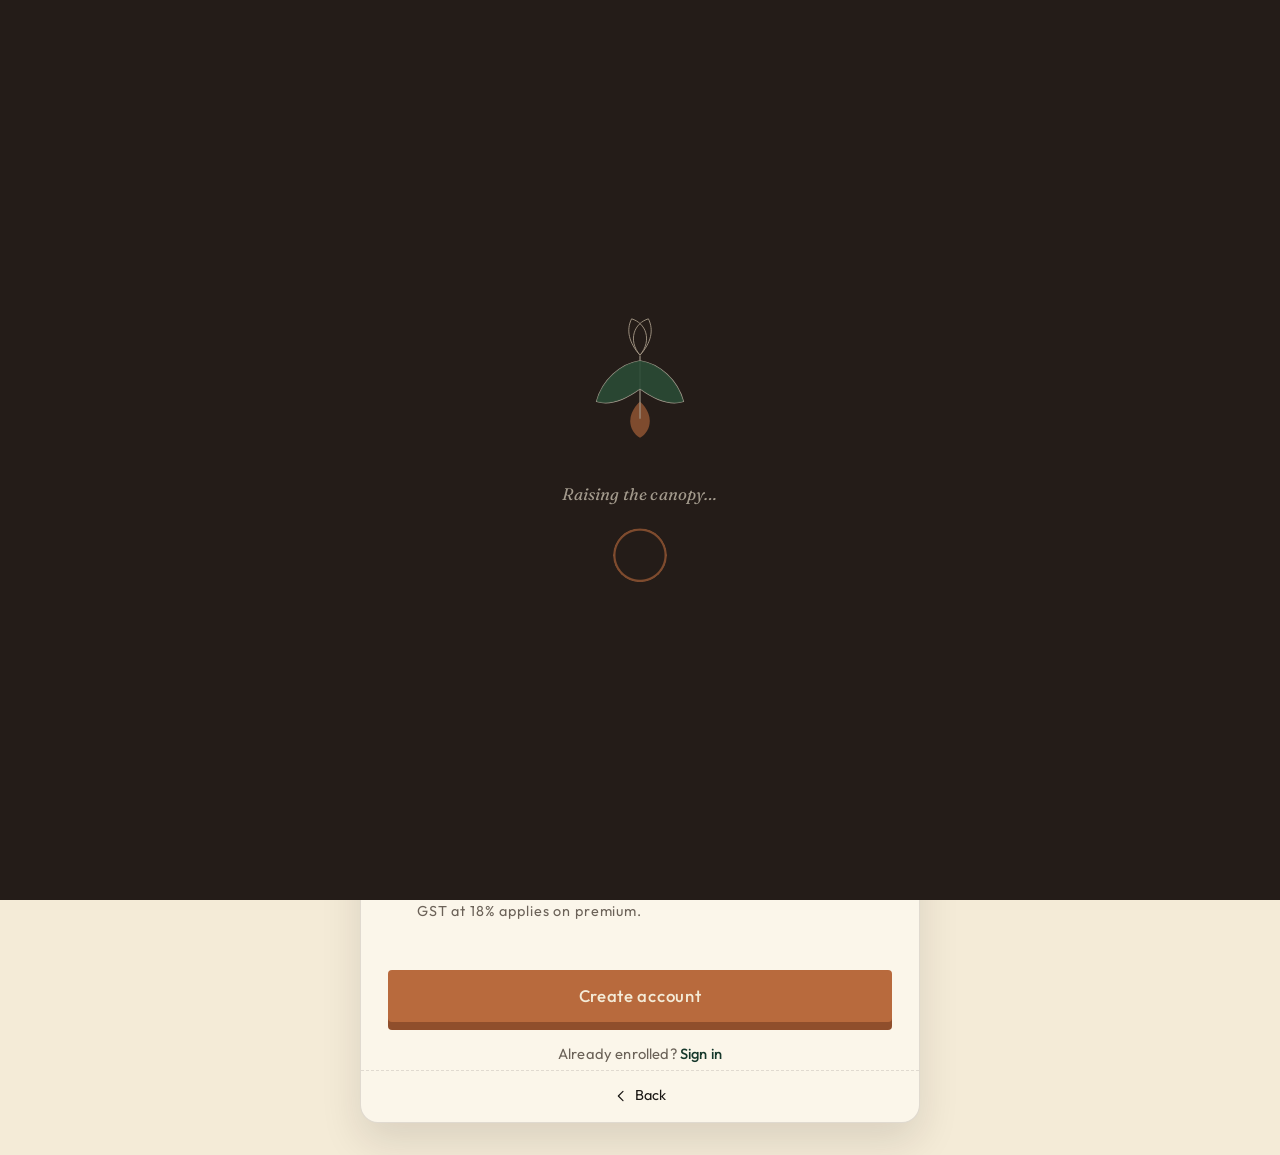
==== commit 2884e55d: "1)  Removed double eye icon. 2)  Login access changed." ====
--- a/register.html
+++ b/register.html
@@ -9,8 +9,8 @@
   <link rel="preconnect" href="https://fonts.googleapis.com">
   <link rel="preconnect" href="https://fonts.gstatic.com" crossorigin>
   <link href="https://fonts.googleapis.com/css2?family=Fraunces:ital,opsz,wght@0,9..144,400;0,9..144,560;0,9..144,600;1,9..144,450;1,9..144,560&family=Outfit:wght@400;500;600&display=swap" rel="stylesheet">
-  <link rel="stylesheet" href="css/style.css?v=logo2">
-  <link rel="stylesheet" href="css/pages.css?v=logo2">
+  <link rel="stylesheet" href="css/style.css?v=auth2">
+  <link rel="stylesheet" href="css/pages.css?v=auth2">
   <link rel="stylesheet" href="css/responsive.css?v=auth1">
 </head>
 <body class="grain auth-body">
@@ -119,6 +119,6 @@
   <script src="https://cdn.jsdelivr.net/npm/gsap@3.12.5/dist/gsap.min.js"></script>
   <script src="js/canopy-data.js"></script>
   <script src="js/gsap-init.js"></script>
-  <script src="js/main.js?v=auth6"></script>
+  <script src="js/main.js?v=auth7"></script>
 </body>
 </html>
--- a/css/style.css
+++ b/css/style.css
@@ -848,7 +848,11 @@
 }
 .form-success.is-show { display: block; }
 .pwd-wrap { position: relative; }
-.pwd-wrap input { padding-right: 3rem; }
+.pwd-wrap input { padding-right: 3.6rem; }
+.pwd-wrap input::-ms-reveal,
+.pwd-wrap input::-ms-clear {
+  display: none;
+}
 .pwd-toggle {
   position: absolute; right: 0.4rem; top: 50%; transform: translateY(-50%);
   border: 0; background: none; cursor: pointer; color: var(--fog); font-size: 0.78rem;
--- a/css/pages.css
+++ b/css/pages.css
@@ -2949,6 +2949,13 @@
   padding: 0.85rem 0.95rem;
   transition: border-color 0.2s, box-shadow 0.2s;
 }
+.auth-card .pwd-wrap input {
+  padding-right: 3.6rem;
+}
+.auth-card .pwd-wrap input::-ms-reveal,
+.auth-card .pwd-wrap input::-ms-clear {
+  display: none;
+}
 .auth-card .field input::placeholder {
   color: #9a9086;
   opacity: 1;
